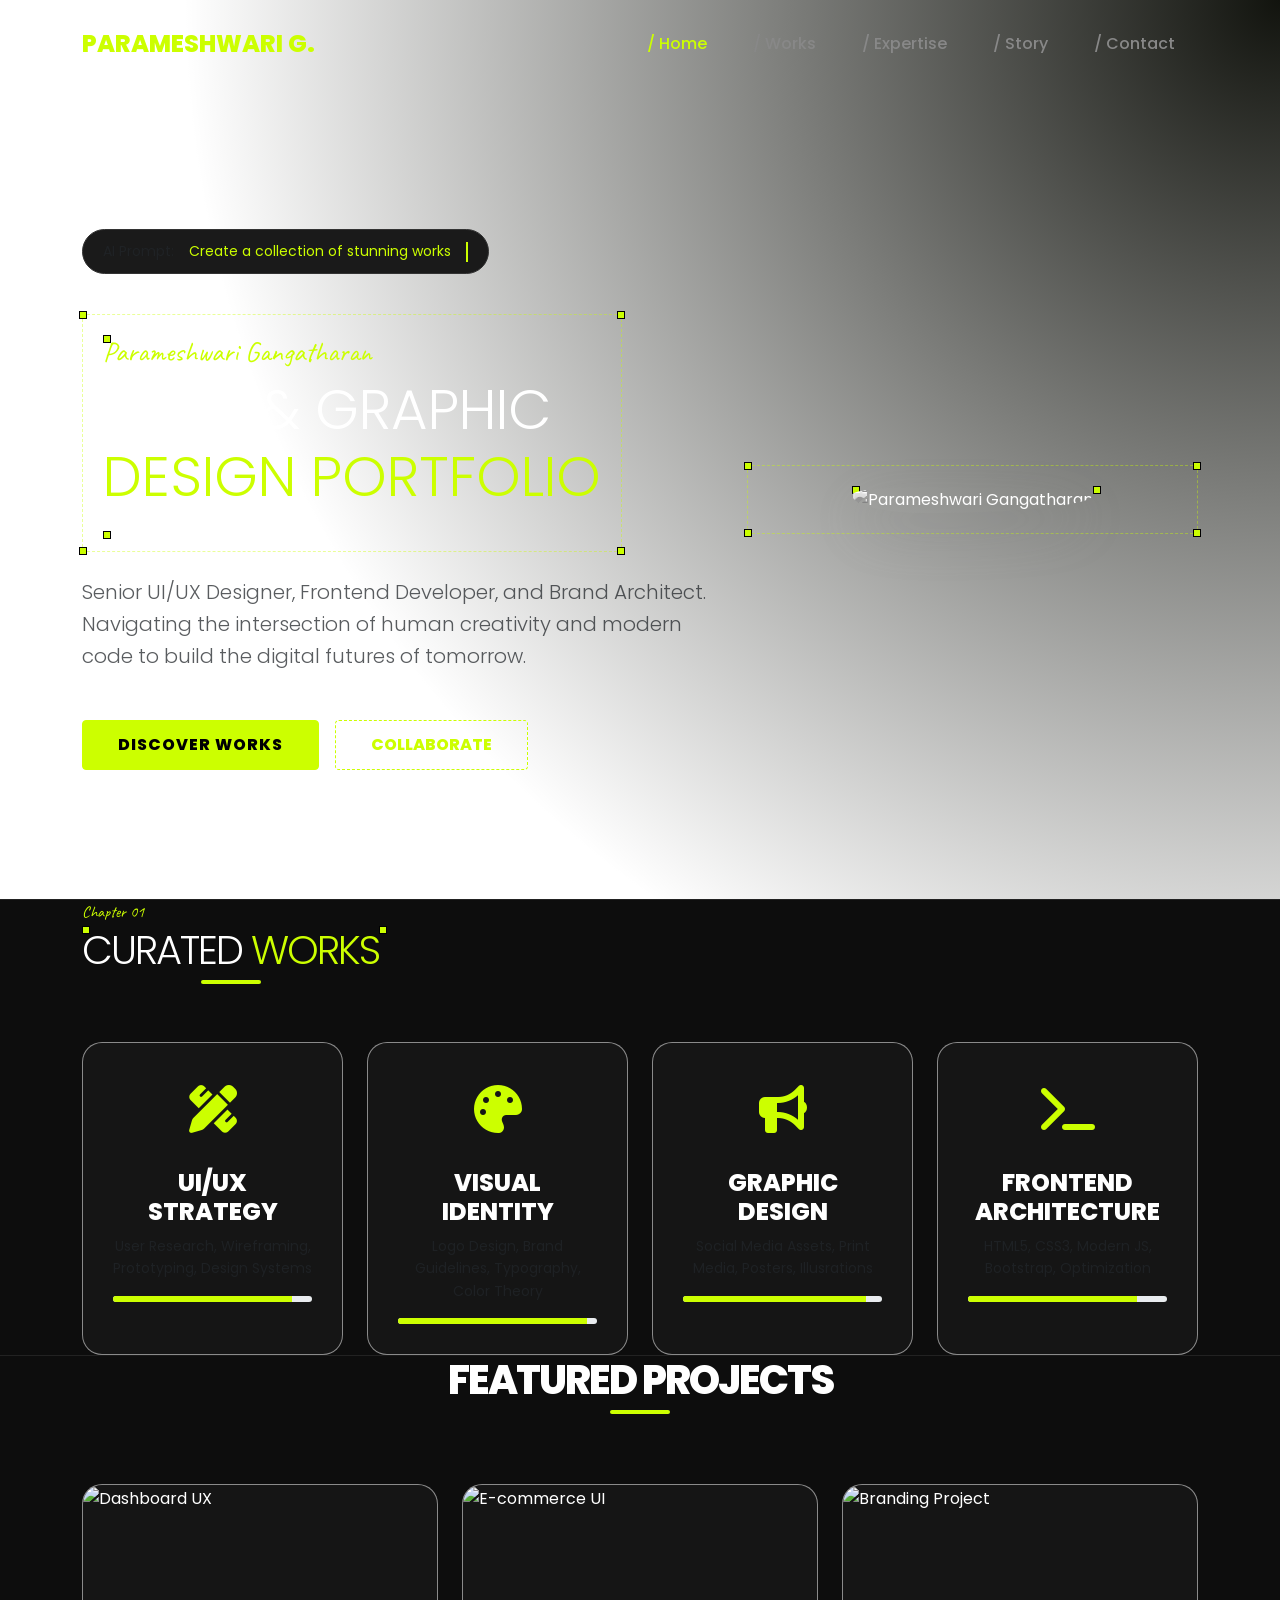
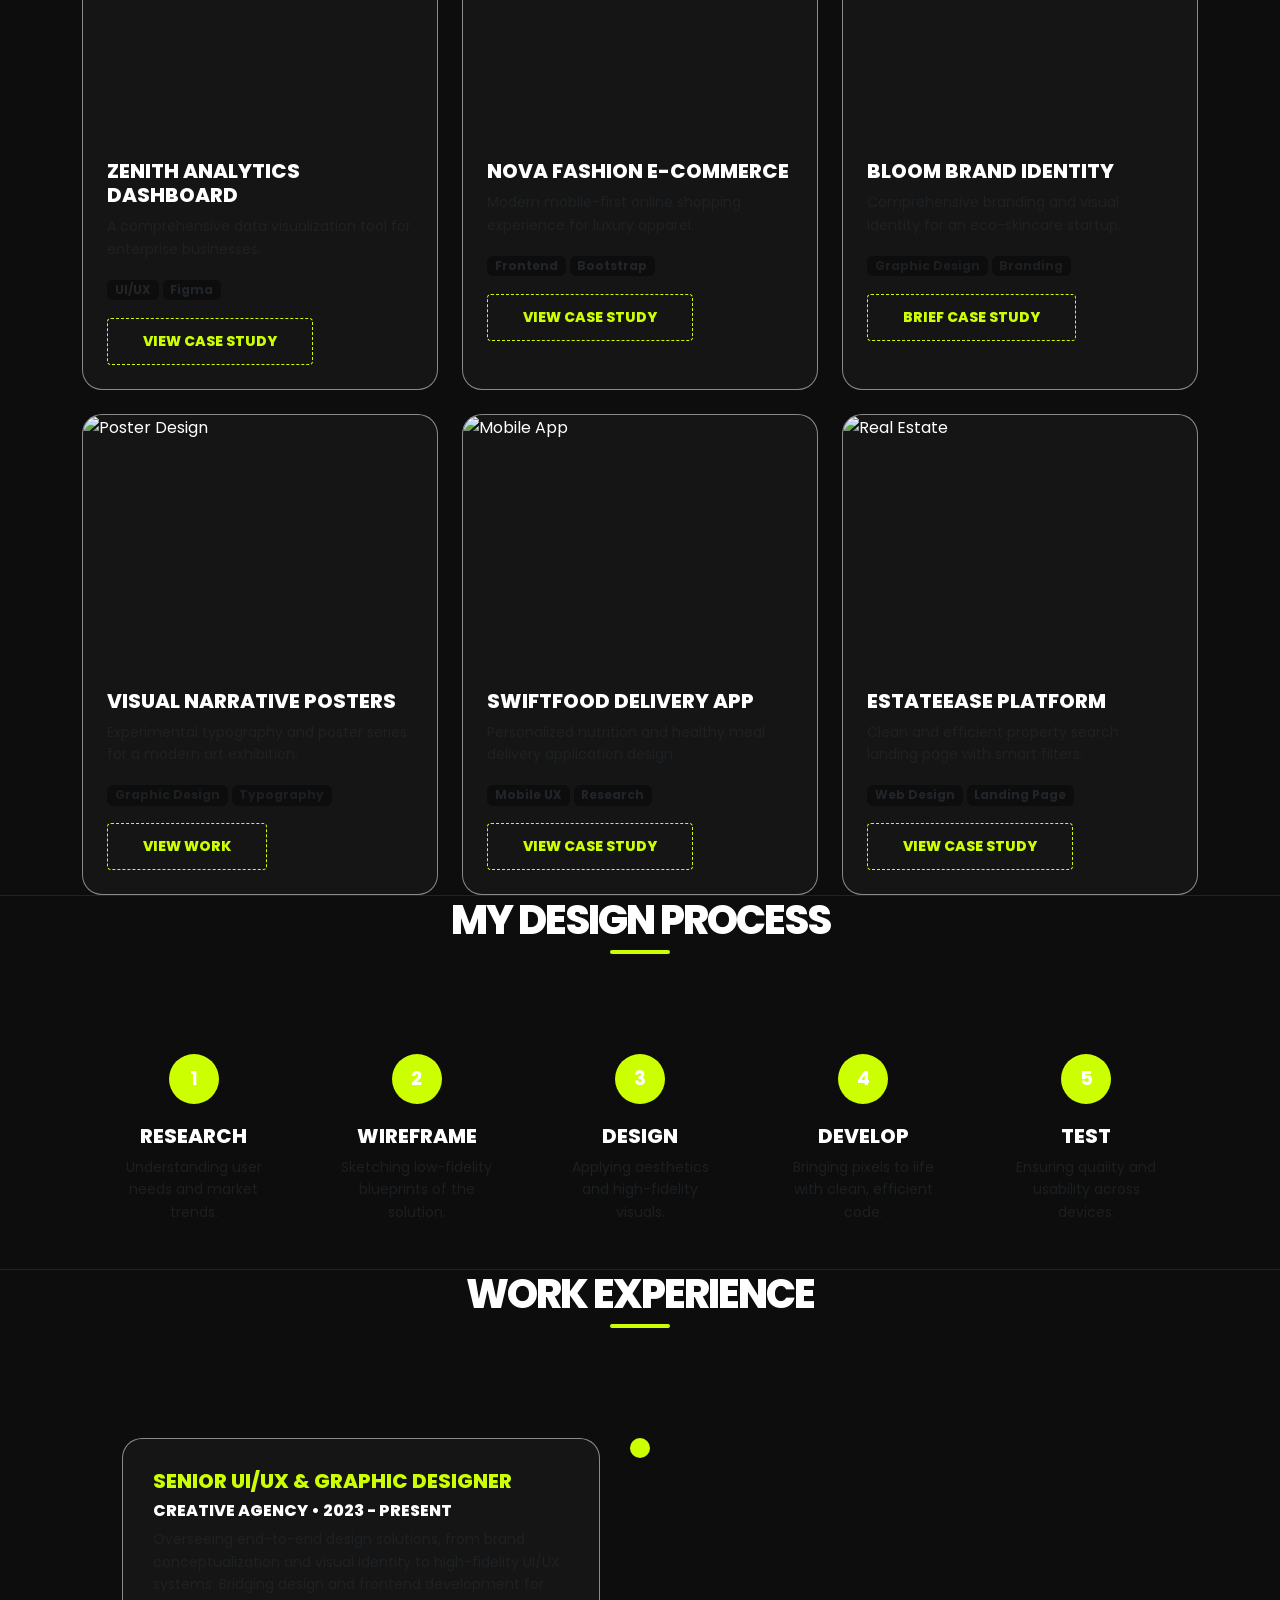
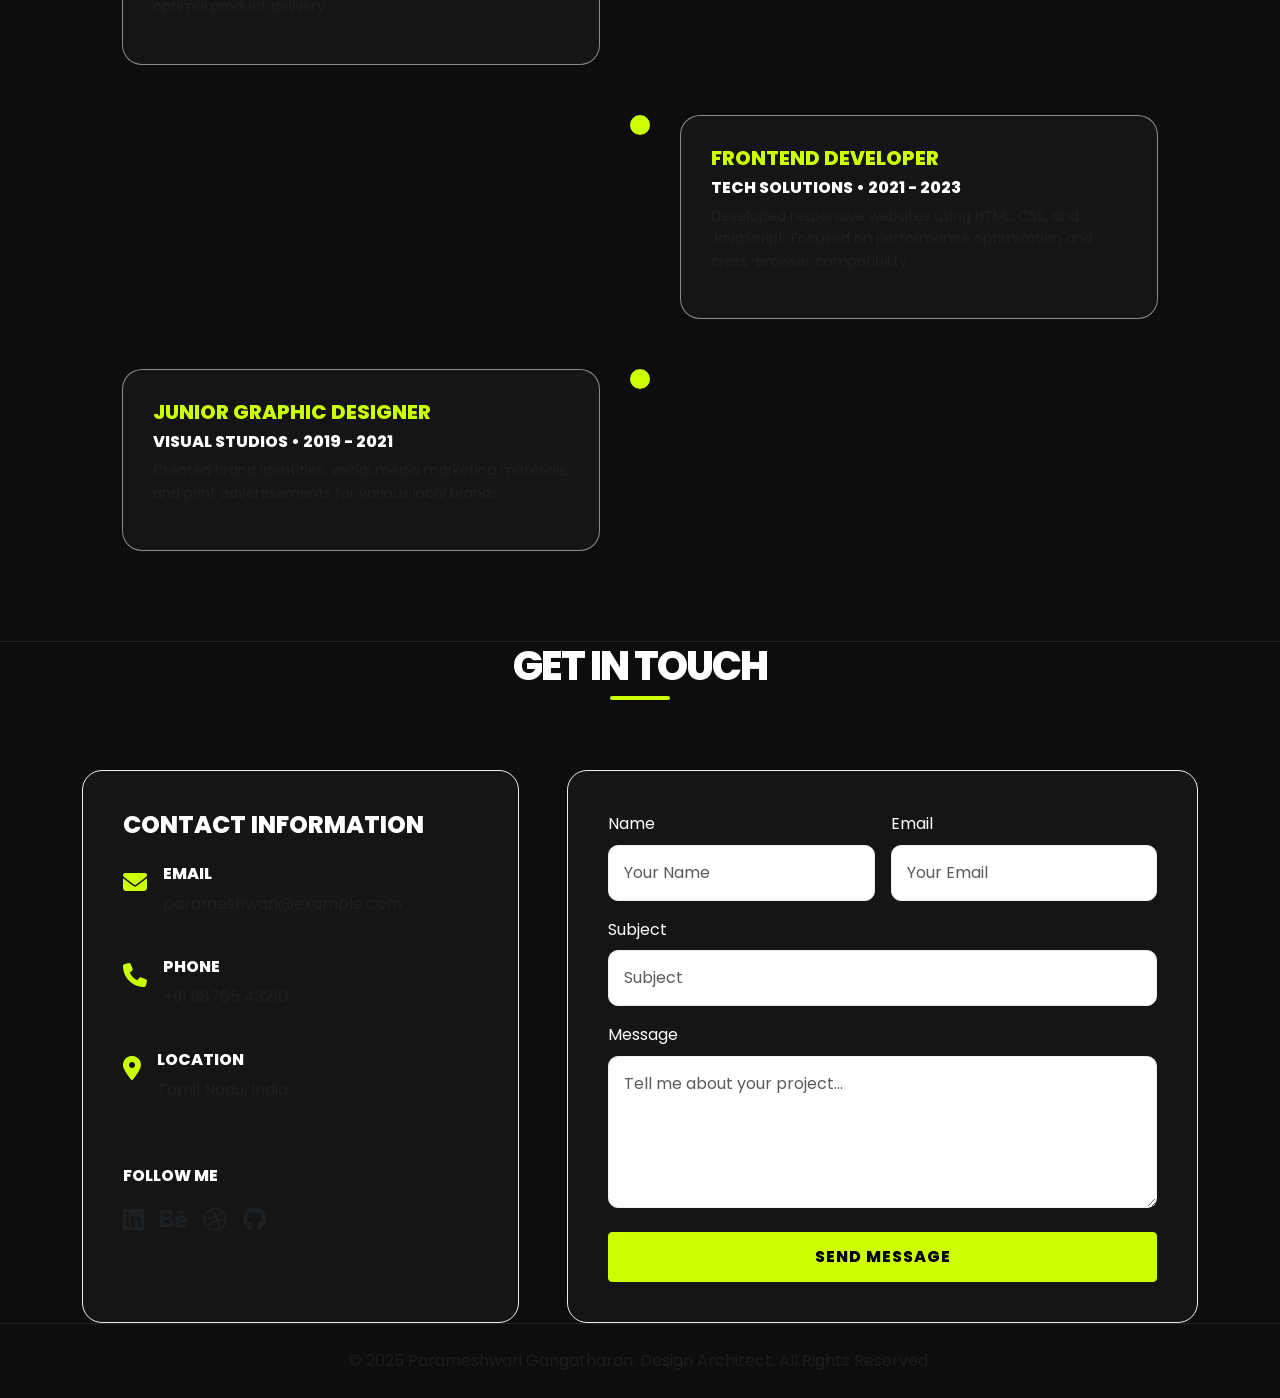
==== index.html @ dcd6e08a "Add files via upload initial setup" ====
<!DOCTYPE html>
<html lang="en">

<head>
    <meta charset="UTF-8">
    <meta name="viewport" content="width=device-width, initial-scale=1.0">
    <title>Parameshwari Gangatharan | Creative Designer & Developer</title>
    <meta name="description"
        content="Portfolio of Parameshwari Gangatharan - UI/UX Designer, Frontend Developer, and Graphic Designer.">

    <!-- Google Fonts -->
    <link href="https://fonts.googleapis.com/css2?family=Poppins:wght@300;400;500;600;700;800&display=swap"
        rel="stylesheet">

    <!-- Bootstrap CSS -->
    <link href="https://cdn.jsdelivr.net/npm/bootstrap@5.3.0/dist/css/bootstrap.min.css" rel="stylesheet">

    <!-- Font Awesome -->
    <link rel="stylesheet" href="https://cdnjs.cloudflare.com/ajax/libs/font-awesome/6.4.0/css/all.min.css">

    <!-- Custom CSS -->
    <link rel="stylesheet" href="style.css">
</head>
<!-- Custom Mouse Trailer -->
<div id="mouse-trailer"></div>

<style>
    #mouse-trailer {
        height: 20px;
        width: 20px;
        background-color: var(--primary-color);
        border-radius: 50%;
        position: fixed;
        left: 0;
        top: 0;
        z-index: 10000;
        pointer-events: none;
        opacity: 0;
        transition: opacity 500ms ease;
        mix-blend-mode: difference;
    }

    body:hover #mouse-trailer {
        opacity: 1;
    }
</style>

<!-- Navigation -->
<nav class="navbar navbar-expand-lg fixed-top" id="navbar">
    <div class="container">
        <a class="navbar-brand" href="#">PARAMESHWARI <span>G.</span></a>
        <button class="navbar-toggler" type="button" data-bs-toggle="collapse" data-bs-target="#navbarNav">
            <i class="fas fa-bars text-white"></i>
        </button>
        <div class="collapse navbar-collapse" id="navbarNav">
            <ul class="navbar-nav ms-auto">
                <li class="nav-item"><a class="nav-link active" href="#home">/ Home</a></li>
                <li class="nav-item"><a class="nav-link" href="#projects">/ Works</a></li>
                <li class="nav-item"><a class="nav-link" href="#skills">/ Expertise</a></li>
                <li class="nav-item"><a class="nav-link" href="#about">/ Story</a></li>
                <li class="nav-item"><a class="nav-link" href="#contact">/ Contact</a></li>
            </ul>
        </div>
    </div>
</nav>

<!-- Hero Section -->
<section class="hero" id="home">
    <div class="container">
        <div class="row align-items-center">
            <div class="col-lg-7 hero-content">
                <div class="ai-prompt">
                    <span class="text-muted small">AI Prompt:</span>
                    <span class="small">Create a collection of stunning works</span>
                    <div class="ai-cursor"></div>
                </div>
                <div class="design-frame ms-0 d-inline-block">
                    <div class="frame-corner-tl"></div>
                    <div class="frame-corner-tr"></div>
                    <div class="frame-corner-bl"></div>
                    <div class="frame-corner-br"></div>
                    <h5 class="script-font h3 mb-2">Parameshwari Gangatharan</h5>
                    <h1 class="display-1 fw-black">UI/UX & GRAPHIC<br><span style="color: var(--primary-color)">DESIGN
                            PORTFOLIO</span></h1>
                </div>
                <p class="mt-4 text-muted lead">Senior UI/UX Designer, Frontend Developer, and Brand Architect.
                    Navigating the intersection of human creativity and modern code to build the digital futures of
                    tomorrow.</p>
                <div class="d-flex gap-3 mt-5">
                    <a href="#projects" class="btn btn-primary">Discover Works</a>
                    <a href="#contact" class="btn btn-outline-primary">Collaborate</a>
                </div>
            </div>
            <div class="col-lg-5">
                <div class="hero-image text-center design-frame">
                    <div class="frame-corner-tl"></div>
                    <div class="frame-corner-tr"></div>
                    <div class="frame-corner-bl"></div>
                    <div class="frame-corner-br"></div>
                    <img src="assets/images/profile.jpg" alt="Parameshwari Gangatharan" class="img-fluid grayscale-img">
                </div>
            </div>
        </div>
    </div>
</section>

<!-- Projects Section -->
<section id="projects" class="reveal">
    <div class="container">
        <div class="section-title text-start mb-5">
            <p class="script-font mb-0">Chapter 01</p>
            <div class="design-frame d-inline-block p-0 border-0">
                <h2 class="display-4">Curated <span style="color: var(--primary-color)">Works</span></h2>
            </div>
        </div>
        <div class="row g-4">
            <div class="col-md-6 col-lg-3">
                <div class="skill-card">
                    <div class="skill-icon"><i class="fas fa-pencil-ruler"></i></div>
                    <h4>UI/UX Strategy</h4>
                    <p class="small text-muted mb-3">User Research, Wireframing, Prototyping, Design Systems</p>
                    <div class="progress" style="height: 6px;">
                        <div class="progress-bar" style="width: 90%; background-color: var(--primary-color);"></div>
                    </div>
                </div>
            </div>
            <div class="col-md-6 col-lg-3">
                <div class="skill-card">
                    <div class="skill-icon"><i class="fas fa-palette"></i></div>
                    <h4>Visual Identity</h4>
                    <p class="small text-muted mb-3">Logo Design, Brand Guidelines, Typography, Color Theory</p>
                    <div class="progress" style="height: 6px;">
                        <div class="progress-bar" style="width: 95%; background-color: var(--primary-color);"></div>
                    </div>
                </div>
            </div>
            <div class="col-md-6 col-lg-3">
                <div class="skill-card">
                    <div class="skill-icon"><i class="fas fa-bullhorn"></i></div>
                    <h4>Graphic Design</h4>
                    <p class="small text-muted mb-3">Social Media Assets, Print Media, Posters, Illusrations</p>
                    <div class="progress" style="height: 6px;">
                        <div class="progress-bar" style="width: 92%; background-color: var(--primary-color);"></div>
                    </div>
                </div>
            </div>
            <div class="col-md-6 col-lg-3">
                <div class="skill-card">
                    <div class="skill-icon"><i class="fas fa-terminal"></i></div>
                    <h4>Frontend Architecture</h4>
                    <p class="small text-muted mb-3">HTML5, CSS3, Modern JS, Bootstrap, Optimization</p>
                    <div class="progress" style="height: 6px;">
                        <div class="progress-bar" style="width: 85%; background-color: var(--primary-color);"></div>
                    </div>
                </div>
            </div>
        </div>
    </div>
</section>

<!-- Projects Section -->
<section id="projects" class="bg-white reveal">
    <div class="container">
        <div class="section-title">
            <h2>Featured Projects</h2>
        </div>
        <div class="row g-4">
            <!-- Project 1 -->
            <div class="col-md-6 col-lg-4">
                <div class="project-card">
                    <div class="project-img">
                        <img src="https://images.unsplash.com/photo-1551288049-bebda4e38f71?auto=format&fit=crop&w=800&q=80"
                            alt="Dashboard UX">
                    </div>
                    <div class="p-4">
                        <h5>Zenith Analytics Dashboard</h5>
                        <p class="text-muted small">A comprehensive data visualization tool for enterprise businesses.
                        </p>
                        <div class="mb-3">
                            <span class="badge bg-light text-dark">UI/UX</span>
                            <span class="badge bg-light text-dark">Figma</span>
                        </div>
                        <a href="project-1.html" class="btn btn-outline-primary btn-sm">View Case Study</a>
                    </div>
                </div>
            </div>
            <!-- Project 2 -->
            <div class="col-md-6 col-lg-4">
                <div class="project-card">
                    <div class="project-img">
                        <img src="https://images.unsplash.com/photo-1523275335684-37898b6baf30?auto=format&fit=crop&w=800&q=80"
                            alt="E-commerce UI">
                    </div>
                    <div class="p-4">
                        <h5>Nova Fashion E-commerce</h5>
                        <p class="text-muted small">Modern mobile-first online shopping experience for luxury apparel.
                        </p>
                        <div class="mb-3">
                            <span class="badge bg-light text-dark">Frontend</span>
                            <span class="badge bg-light text-dark">Bootstrap</span>
                        </div>
                        <a href="project-2.html" class="btn btn-outline-primary btn-sm">View Case Study</a>
                    </div>
                </div>
            </div>
            <!-- Project 3 -->
            <div class="col-md-6 col-lg-4">
                <div class="project-card">
                    <div class="project-img">
                        <img src="https://images.unsplash.com/photo-1626785774573-4b799315345d?auto=format&fit=crop&w=800&q=80"
                            alt="Branding Project">
                    </div>
                    <div class="p-4">
                        <h5>Bloom Brand Identity</h5>
                        <p class="text-muted small">Comprehensive branding and visual identity for an eco-skincare
                            startup.</p>
                        <div class="mb-3">
                            <span class="badge bg-light text-muted">Graphic Design</span>
                            <span class="badge bg-light text-muted">Branding</span>
                        </div>
                        <a href="project-3.html" class="btn btn-outline-primary btn-sm">Brief Case Study</a>
                    </div>
                </div>
            </div>
            <!-- Project 4 (Graphic Design Focus) -->
            <div class="col-md-6 col-lg-4">
                <div class="project-card">
                    <div class="project-img">
                        <img src="https://images.unsplash.com/photo-1561070791-26c11d6d9e3d?auto=format&fit=crop&w=800&q=80"
                            alt="Poster Design">
                    </div>
                    <div class="p-4">
                        <h5>Visual Narrative Posters</h5>
                        <p class="text-muted small">Experimental typography and poster series for a modern art
                            exhibition.</p>
                        <div class="mb-3">
                            <span class="badge bg-light text-muted">Graphic Design</span>
                            <span class="badge bg-light text-muted">Typography</span>
                        </div>
                        <a href="#" class="btn btn-outline-primary btn-sm">View Work</a>
                    </div>
                </div>
            </div>
            <!-- Project 4 -->
            <div class="col-md-6 col-lg-4">
                <div class="project-card">
                    <div class="project-img">
                        <img src="https://images.unsplash.com/photo-1512941937669-90a1b58e7e9c?auto=format&fit=crop&w=800&q=80"
                            alt="Mobile App">
                    </div>
                    <div class="p-4">
                        <h5>SwiftFood Delivery App</h5>
                        <p class="text-muted small">Personalized nutrition and healthy meal delivery application design.
                        </p>
                        <div class="mb-3">
                            <span class="badge bg-light text-dark">Mobile UX</span>
                            <span class="badge bg-light text-dark">Research</span>
                        </div>
                        <a href="project-4.html" class="btn btn-outline-primary btn-sm">View Case Study</a>
                    </div>
                </div>
            </div>
            <!-- Project 5 -->
            <div class="col-md-6 col-lg-4">
                <div class="project-card">
                    <div class="project-img">
                        <img src="https://images.unsplash.com/photo-1560518883-ce09059eeffa?auto=format&fit=crop&w=800&q=80"
                            alt="Real Estate">
                    </div>
                    <div class="p-4">
                        <h5>EstateEase Platform</h5>
                        <p class="text-muted small">Clean and efficient property search landing page with smart filters.
                        </p>
                        <div class="mb-3">
                            <span class="badge bg-light text-dark">Web Design</span>
                            <span class="badge bg-light text-dark">Landing Page</span>
                        </div>
                        <a href="project-5.html" class="btn btn-outline-primary btn-sm">View Case Study</a>
                    </div>
                </div>
            </div>
        </div>
    </div>
</section>

<!-- Design Process -->
<section id="process" class="reveal">
    <div class="container">
        <div class="section-title">
            <h2>My Design Process</h2>
        </div>
        <div class="row g-0">
            <div class="col-md">
                <div class="process-step">
                    <div class="step-number">1</div>
                    <h5>Research</h5>
                    <p class="small text-muted">Understanding user needs and market trends.</p>
                </div>
            </div>
            <div class="col-md">
                <div class="process-step">
                    <div class="step-number">2</div>
                    <h5>Wireframe</h5>
                    <p class="small text-muted">Sketching low-fidelity blueprints of the solution.</p>
                </div>
            </div>
            <div class="col-md">
                <div class="process-step">
                    <div class="step-number">3</div>
                    <h5>Design</h5>
                    <p class="small text-muted">Applying aesthetics and high-fidelity visuals.</p>
                </div>
            </div>
            <div class="col-md">
                <div class="process-step">
                    <div class="step-number">4</div>
                    <h5>Develop</h5>
                    <p class="small text-muted">Bringing pixels to life with clean, efficient code.</p>
                </div>
            </div>
            <div class="col-md">
                <div class="process-step">
                    <div class="step-number">5</div>
                    <h5>Test</h5>
                    <p class="small text-muted">Ensuring quality and usability across devices.</p>
                </div>
            </div>
        </div>
    </div>
</section>

<!-- Experience Section -->
<section id="experience" class="bg-light reveal">
    <div class="container">
        <div class="section-title">
            <h2>Work Experience</h2>
        </div>
        <div class="timeline">
            <!-- Exp 1 -->
            <div class="timeline-item">
                <div class="timeline-content">
                    <h5 style="color: var(--primary-color);">Senior UI/UX & Graphic Designer</h5>
                    <h6>Creative Agency • 2023 - Present</h6>
                    <p class="small text-muted mt-2">Overseeing end-to-end design solutions, from brand
                        conceptualization and visual identity to high-fidelity UI/UX systems. Bridging design and
                        frontend development for optimal product delivery.</p>
                </div>
            </div>
            <!-- Exp 2 -->
            <div class="timeline-item">
                <div class="timeline-content">
                    <h5 style="color: var(--primary-color);">Frontend Developer</h5>
                    <h6>Tech Solutions • 2021 - 2023</h6>
                    <p class="small text-muted mt-2">Developed responsive websites using HTML, CSS, and JavaScript.
                        Focused on performance optimization and cross-browser compatibility.</p>
                </div>
            </div>
            <!-- Exp 3 -->
            <div class="timeline-item">
                <div class="timeline-content">
                    <h5 style="color: var(--primary-color);">Junior Graphic Designer</h5>
                    <h6>Visual Studios • 2019 - 2021</h6>
                    <p class="small text-muted mt-2">Created brand identities, social media marketing materials, and
                        print advertisements for various local brands.</p>
                </div>
            </div>
        </div>
    </div>
</section>

<!-- Contact Section -->
<section id="contact" class="bg-white">
    <div class="container">
        <div class="section-title">
            <h2>Get In Touch</h2>
        </div>
        <div class="row g-5">
            <div class="col-lg-5">
                <div class="contact-info h-100">
                    <h4 class="mb-4">Contact Information</h4>
                    <div class="d-flex mb-4">
                        <div class="me-3 fs-4 text-primary" style="color: var(--primary-color) !important;"><i
                                class="fas fa-envelope"></i></div>
                        <div>
                            <h6>Email</h6>
                            <p class="text-muted">parameshwari@example.com</p>
                        </div>
                    </div>
                    <div class="d-flex mb-4">
                        <div class="me-3 fs-4 text-primary" style="color: var(--primary-color) !important;"><i
                                class="fas fa-phone"></i></div>
                        <div>
                            <h6>Phone</h6>
                            <p class="text-muted">+91 98765 43210</p>
                        </div>
                    </div>
                    <div class="d-flex mb-4">
                        <div class="me-3 fs-4 text-primary" style="color: var(--primary-color) !important;"><i
                                class="fas fa-location-dot"></i></div>
                        <div>
                            <h6>Location</h6>
                            <p class="text-muted">Tamil Nadu, India</p>
                        </div>
                    </div>
                    <div class="mt-5">
                        <h6>Follow Me</h6>
                        <div class="d-flex gap-3 mt-3">
                            <a href="#" class="fs-4 text-muted"><i class="fab fa-linkedin"></i></a>
                            <a href="#" class="fs-4 text-muted"><i class="fab fa-behance"></i></a>
                            <a href="#" class="fs-4 text-muted"><i class="fab fa-dribbble"></i></a>
                            <a href="#" class="fs-4 text-muted"><i class="fab fa-github"></i></a>
                        </div>
                    </div>
                </div>
            </div>
            <div class="col-lg-7">
                <form class="contact-info">
                    <div class="row g-3">
                        <div class="col-md-6">
                            <label class="form-label">Name</label>
                            <input type="text" class="form-control" placeholder="Your Name">
                        </div>
                        <div class="col-md-6">
                            <label class="form-label">Email</label>
                            <input type="email" class="form-control" placeholder="Your Email">
                        </div>
                        <div class="col-12">
                            <label class="form-label">Subject</label>
                            <input type="text" class="form-control" placeholder="Subject">
                        </div>
                        <div class="col-12">
                            <label class="form-label">Message</label>
                            <textarea class="form-control" rows="5"
                                placeholder="Tell me about your project..."></textarea>
                        </div>
                        <div class="col-12 mt-4">
                            <button type="submit" class="btn btn-primary w-100">Send Message</button>
                        </div>
                    </div>
                </form>
            </div>
        </div>
    </div>
</section>

<!-- Footer -->
<footer class="py-4 bg-light">
    <div class="container text-center">
        <p class="mb-0 text-muted">&copy; 2025 Parameshwari Gangatharan. Design Architect. All Rights Reserved.</p>
    </div>
</footer>

<!-- Scripts -->
<script src="https://cdn.jsdelivr.net/npm/bootstrap@5.3.0/dist/js/bootstrap.bundle.min.js"></script>
<script>
    // Navbar scroll effect
    window.addEventListener('scroll', function () {
        const navbar = document.getElementById('navbar');
        navbar.classList.toggle('scrolled', window.scrollY > 50);

        // Simple ScrollSpy
        let sections = document.querySelectorAll('section');
        let navlinks = document.querySelectorAll('.nav-link');

        sections.forEach(sec => {
            let top = window.scrollY;
            let offset = sec.offsetTop - 150;
            let height = sec.offsetHeight;
            let id = sec.getAttribute('id');

            if (top >= offset && top < offset + height) {
                navlinks.forEach(links => {
                    links.classList.remove('active');
                    const targetLink = document.querySelector(`.navbar-nav a[href*="${id}"]`);
                    if (targetLink) targetLink.classList.add('active');
                });
            }
        });
    });

    // Intersection Observer for Reveal Animation
    const observerOptions = {
        threshold: 0.1
    };

    const observer = new IntersectionObserver((entries) => {
        entries.forEach(entry => {
            if (entry.isIntersecting) {
                entry.target.classList.add('active');
            }
        });
    }, observerOptions);

    document.querySelectorAll('.reveal').forEach(el => observer.observe(el));

    // Mouse Trailer Logic
    const trailer = document.getElementById("mouse-trailer");
    window.onmousemove = e => {
        const x = e.clientX - trailer.offsetWidth / 2,
            y = e.clientY - trailer.offsetHeight / 2;

        const keyframes = {
            transform: `translate(${x}px, ${y}px)`
        }

        trailer.animate(keyframes, {
            duration: 800,
            fill: "forwards"
        });
    }
</script>
</body>

</html>
---- style.css ----
@import url('https://fonts.googleapis.com/css2?family=Caveat:wght@400;700&display=swap');

:root {
    --primary-color: #CCFF00; /* Neon Lime Green */
    --primary-dark: #AACC00;
    --bg-deep: #0D0D0D; /* Matte Black */
    --bg-card: #151515;
    --text-main: #FFFFFF;
    --text-muted: #888888;
    --neon-glow: 0 0 15px rgba(204, 255, 0, 0.4);
    --selection-box: 1px dashed rgba(204, 255, 0, 0.4);
    --transition: all 0.6s cubic-bezier(0.19, 1, 0.22, 1);
}

* {
    margin: 0;
    padding: 0;
    box-sizing: border-box;
}

html {
    scroll-behavior: smooth;
    background-color: var(--bg-deep);
}

body {
    font-family: 'Poppins', sans-serif;
    color: var(--text-main);
    background-color: var(--bg-deep);
    line-height: 1.6;
    overflow-x: hidden;
}

body::before {
    content: "";
    position: fixed;
    top: 0;
    left: 0;
    width: 100vw;
    height: 100vh;
    background: url('https://grainy-gradients.vercel.app/noise.svg');
    opacity: 0.05;
    pointer-events: none;
    z-index: 9999;
}

h1, h2, h3, h4, h5, h6 {
    font-weight: 800;
    color: var(--text-main);
    text-transform: uppercase;
}

.script-font {
    font-family: 'Caveat', cursive;
    color: var(--primary-color);
    text-transform: none;
    font-weight: 400;
}

.bg-white, .bg-light {
    background-color: var(--bg-deep) !important;
}

.grayscale-img {
    filter: grayscale(100%) contrast(1.1);
    transition: var(--transition);
}

.grayscale-img:hover {
    filter: grayscale(0%) contrast(1);
}

.section-title h2 {
    font-size: 3.5rem;
    letter-spacing: -2px;
    margin-bottom: 20px;
}

section {
    border-bottom: 1px solid #222;
}

.btn-primary {
    background-color: var(--primary-color);
    border-color: var(--primary-color);
    padding: 12px 35px;
    border-radius: 4px; /* Sharp modern corners */
    font-weight: 800;
    color: #000;
    text-transform: uppercase;
    letter-spacing: 1px;
    transition: var(--transition);
}

.btn-primary:hover {
    background-color: #fff;
    border-color: #fff;
    transform: translateY(-5px);
    box-shadow: var(--neon-glow);
}

.btn-outline-primary {
    color: var(--primary-color);
    border: 1px dashed var(--primary-color);
    padding: 12px 35px;
    border-radius: 4px;
    font-weight: 800;
    text-transform: uppercase;
    transition: var(--transition);
}

.btn-outline-primary:hover {
    background-color: var(--primary-color);
    color: #000;
}

/* Selection Box Effect */
.design-frame {
    border: var(--selection-box);
    position: relative;
    padding: 20px;
}

.design-frame::before, .design-frame::after,
.frame-corner-tl, .frame-corner-tr, .frame-corner-bl, .frame-corner-br {
    content: '';
    position: absolute;
    width: 8px;
    height: 8px;
    background: var(--primary-color);
    border: 1px solid #000;
}

.frame-corner-tl { top: -4px; left: -4px; }
.frame-corner-tr { top: -4px; right: -4px; }
.frame-corner-bl { bottom: -4px; left: -4px; }
.frame-corner-br { bottom: -4px; right: -4px; }

/* AI Prompt Bar */
.ai-prompt {
    background: #1A1A1A;
    border: 1px solid #333;
    padding: 10px 20px;
    border-radius: 100px;
    display: inline-flex;
    align-items: center;
    gap: 15px;
    margin-bottom: 40px;
}

.ai-cursor {
    width: 2px;
    height: 20px;
    background: var(--primary-color);
    animation: blink 1s step-end infinite;
}

@keyframes blink {
    50% { opacity: 0; }
}

.section-title {
    position: relative;
    margin-bottom: 60px;
    text-align: center;
}

.section-title h2 {
    font-size: 2.5rem;
    display: inline-block;
    position: relative;
}

.section-title h2::after {
    content: '';
    position: absolute;
    bottom: -10px;
    left: 50%;
    transform: translateX(-50%);
    width: 60px;
    height: 4px;
    background-color: var(--primary-color);
    border-radius: 2px;
}

/* Navbar */
.navbar {
    padding: 20px 0;
    transition: var(--transition);
    background: transparent;
}

.navbar.scrolled {
    background: var(--glass-bg);
    backdrop-filter: blur(15px);
    box-shadow: 0 5px 30px rgba(0,0,0,0.3);
    padding: 15px 0;
    border-bottom: 1px solid var(--glass-border);
}

.navbar-brand {
    font-weight: 800;
    font-size: 1.5rem;
    color: var(--primary-color) !important;
}

.nav-link {
    font-weight: 500;
    color: var(--text-muted) !important;
    margin: 0 15px;
    transition: var(--transition);
}

.nav-link:hover, .nav-link.active {
    color: var(--primary-color) !important;
}

/* Hero Section */
.hero {
    min-height: 100vh;
    display: flex;
    align-items: center;
    background: radial-gradient(circle at top right, rgba(107, 142, 35, 0.05) 0%, #ffffff 70%);
    padding-top: 100px;
    position: relative;
    overflow: hidden;
}

.hero::before {
    content: '';
    position: absolute;
    width: 600px;
    height: 600px;
    background: var(--primary-soft);
    filter: blur(100px);
    border-radius: 50%;
    top: -100px;
    right: -100px;
    z-index: 0;
    animation: pulse-bg 10s infinite alternate;
}

@keyframes pulse-bg {
    from { transform: scale(1) translate(0, 0); }
    to { transform: scale(1.2) translate(-50px, 50px); }
}

.reveal {
    opacity: 0;
    transform: translateY(50px);
    transition: all 0.8s ease-out;
}

.reveal.active {
    opacity: 1;
    transform: translateY(0);
}

.hero-content h1 {
    font-size: 3.5rem;
    margin-bottom: 20px;
    animation: fadeInUp 1s ease;
}

.hero-content span {
    color: var(--primary-color);
}

.hero-content p {
    font-size: 1.25rem;
    color: var(--text-muted);
    margin-bottom: 30px;
    animation: fadeInUp 1.2s ease;
}

.hero-image {
    position: relative;
    animation: float 6s ease-in-out infinite;
}

.hero-image img {
    width: 100%;
    max-width: 500px;
    border-radius: 30% 70% 70% 30% / 30% 30% 70% 70%;
    border: 8px solid var(--white);
    box-shadow: 0 20px 50px rgba(107, 142, 35, 0.2);
    position: relative;
    z-index: 2;
}

.floating-shape {
    position: absolute;
    background: var(--primary-color);
    opacity: 0.1;
    border-radius: 50%;
    z-index: 1;
}

.shape-1 {
    width: 100px;
    height: 100px;
    top: -20px;
    left: -20px;
    animation: bounce 4s infinite;
}

.shape-2 {
    width: 150px;
    height: 150px;
    bottom: -30px;
    right: -20px;
    animation: bounce 6s infinite reverse;
}

@keyframes bounce {
    0%, 100% { transform: translateY(0) scale(1); }
    50% { transform: translateY(-30px) scale(1.1); }
}

/* Skills Cards */
.skill-card {
    background: var(--bg-card);
    padding: 30px;
    border-radius: 20px;
    text-align: center;
    transition: var(--transition);
    border: 1px solid var(--glass-border);
    height: 100%;
}

.skill-card:hover {
    border-color: var(--primary-color);
    transform: translateY(-10px);
    box-shadow: var(--shadow);
}

.skill-icon {
    font-size: 3rem;
    color: var(--primary-color);
    margin-bottom: 20px;
}

/* Project Cards */
.project-card {
    background: var(--bg-card);
    border-radius: 20px;
    overflow: hidden;
    box-shadow: var(--shadow);
    transition: var(--transition);
    border: 1px solid var(--glass-border);
    height: 100%;
}

.project-card:hover {
    transform: translateY(-10px);
    box-shadow: 0 20px 40px rgba(107, 142, 35, 0.15);
    border-color: var(--primary-color);
}

.project-img {
    height: 250px;
    overflow: hidden;
    position: relative;
}

.project-img::after {
    content: 'View Details';
    position: absolute;
    top: 50%;
    left: 50%;
    transform: translate(-50%, -50%);
    background: var(--primary-color);
    color: white;
    padding: 10px 20px;
    border-radius: 50px;
    opacity: 0;
    transition: var(--transition);
    font-weight: 600;
}

.project-card:hover .project-img::after {
    opacity: 1;
}

.project-img img {
    width: 100%;
    height: 100%;
    object-fit: cover;
    transition: var(--transition);
}

.project-card:hover .project-img img {
    transform: scale(1.1);
    filter: brightness(0.7);
}

/* Experience Timeline */
.timeline {
    position: relative;
    padding: 40px 0;
}

.timeline::before {
    content: '';
    position: absolute;
    left: 50%;
    width: 2px;
    height: 100%;
    background: var(--glass-border);
    transform: translateX(-50%);
}

.timeline-item {
    margin-bottom: 50px;
    position: relative;
    width: 50%;
    padding: 0 40px;
}

.timeline-item:nth-child(even) {
    margin-left: 50%;
}

.timeline-item::after {
    content: '';
    position: absolute;
    top: 0;
    width: 20px;
    height: 20px;
    background: var(--primary-color);
    border: 4px solid var(--white);
    border-radius: 50%;
    z-index: 1;
}

.timeline-item:nth-child(odd)::after {
    right: -10px;
}

.timeline-item:nth-child(even)::after {
    left: -10px;
}

.timeline-content {
    background: var(--bg-card);
    padding: 30px;
    border-radius: 20px;
    box-shadow: var(--shadow);
    border: 1px solid #eee;
    transition: var(--transition);
}

.timeline-content:hover {
    transform: scale(1.05);
}

@media (max-width: 768px) {
    .timeline::before { left: 20px; }
    .timeline-item { width: 100%; padding-left: 50px; margin-left: 0 !important; }
    .timeline-item::after { left: 10px !important; }
}

/* Process Steps */
.process-step {
    padding: 30px;
    text-align: center;
    position: relative;
}

.step-number {
    width: 50px;
    height: 50px;
    background: var(--primary-color);
    color: var(--white);
    border-radius: 50%;
    display: flex;
    align-items: center;
    justify-content: center;
    font-weight: 700;
    margin: 0 auto 20px;
    font-size: 1.2rem;
}

/* Contact Form */
.contact-info {
    background: var(--bg-card);
    padding: 40px;
    border-radius: 20px;
    box-shadow: var(--shadow);
    border: 1px solid #eee;
}

.form-control {
    padding: 15px;
    border-radius: 10px;
    border: 1px solid #eee;
    background: #fff;
    color: var(--dark-color);
}

.form-control:focus {
    border-color: var(--primary-color);
    box-shadow: 0 0 0 0.25rem rgba(107, 142, 35, 0.1);
}

/* Shocking Creative Effects */
.skill-card, .project-card, .timeline-content {
    backdrop-filter: blur(10px);
    border: 1px solid rgba(255, 255, 255, 0.5);
    transition: var(--transition);
}

.skill-card:hover {
    background: var(--primary-color) !important;
    transform: translateY(-20px) rotateY(10deg);
}

.skill-card:hover h4, .skill-card:hover p, .skill-card:hover i {
    color: white !important;
}

.project-card:hover {
    transform: scale(1.08) translateY(-10px);
    z-index: 5;
    box-shadow: 0 30px 60px rgba(0,0,0,0.15);
}

/* Shimmering Text Reveal */
.text-reveal {
    background: linear-gradient(to right, #6B8E23, #8BA94F, #6B8E23);
    -webkit-background-clip: text;
    background-clip: text;
    -webkit-text-fill-color: transparent;
    background-size: 200% auto;
    animation: shine 3s linear infinite;
    display: inline-block;
}

@keyframes shine {
    to { background-position: 200% center; }
}

@keyframes fadeInUp {
    from { opacity: 0; transform: translateY(50px); }
    to { opacity: 1; transform: translateY(0); }
}

@keyframes float {
    0%, 100% { transform: translateY(0px) rotate(0deg); }
    50% { transform: translateY(-25px) rotate(5deg); }
}

/* Responsive */
@media (max-width: 991px) {
    .hero { text-align: center; padding-top: 150px; }
    .hero-image { margin-top: 50px; }
    .hero-content h1 { font-size: 2.5rem; }
}
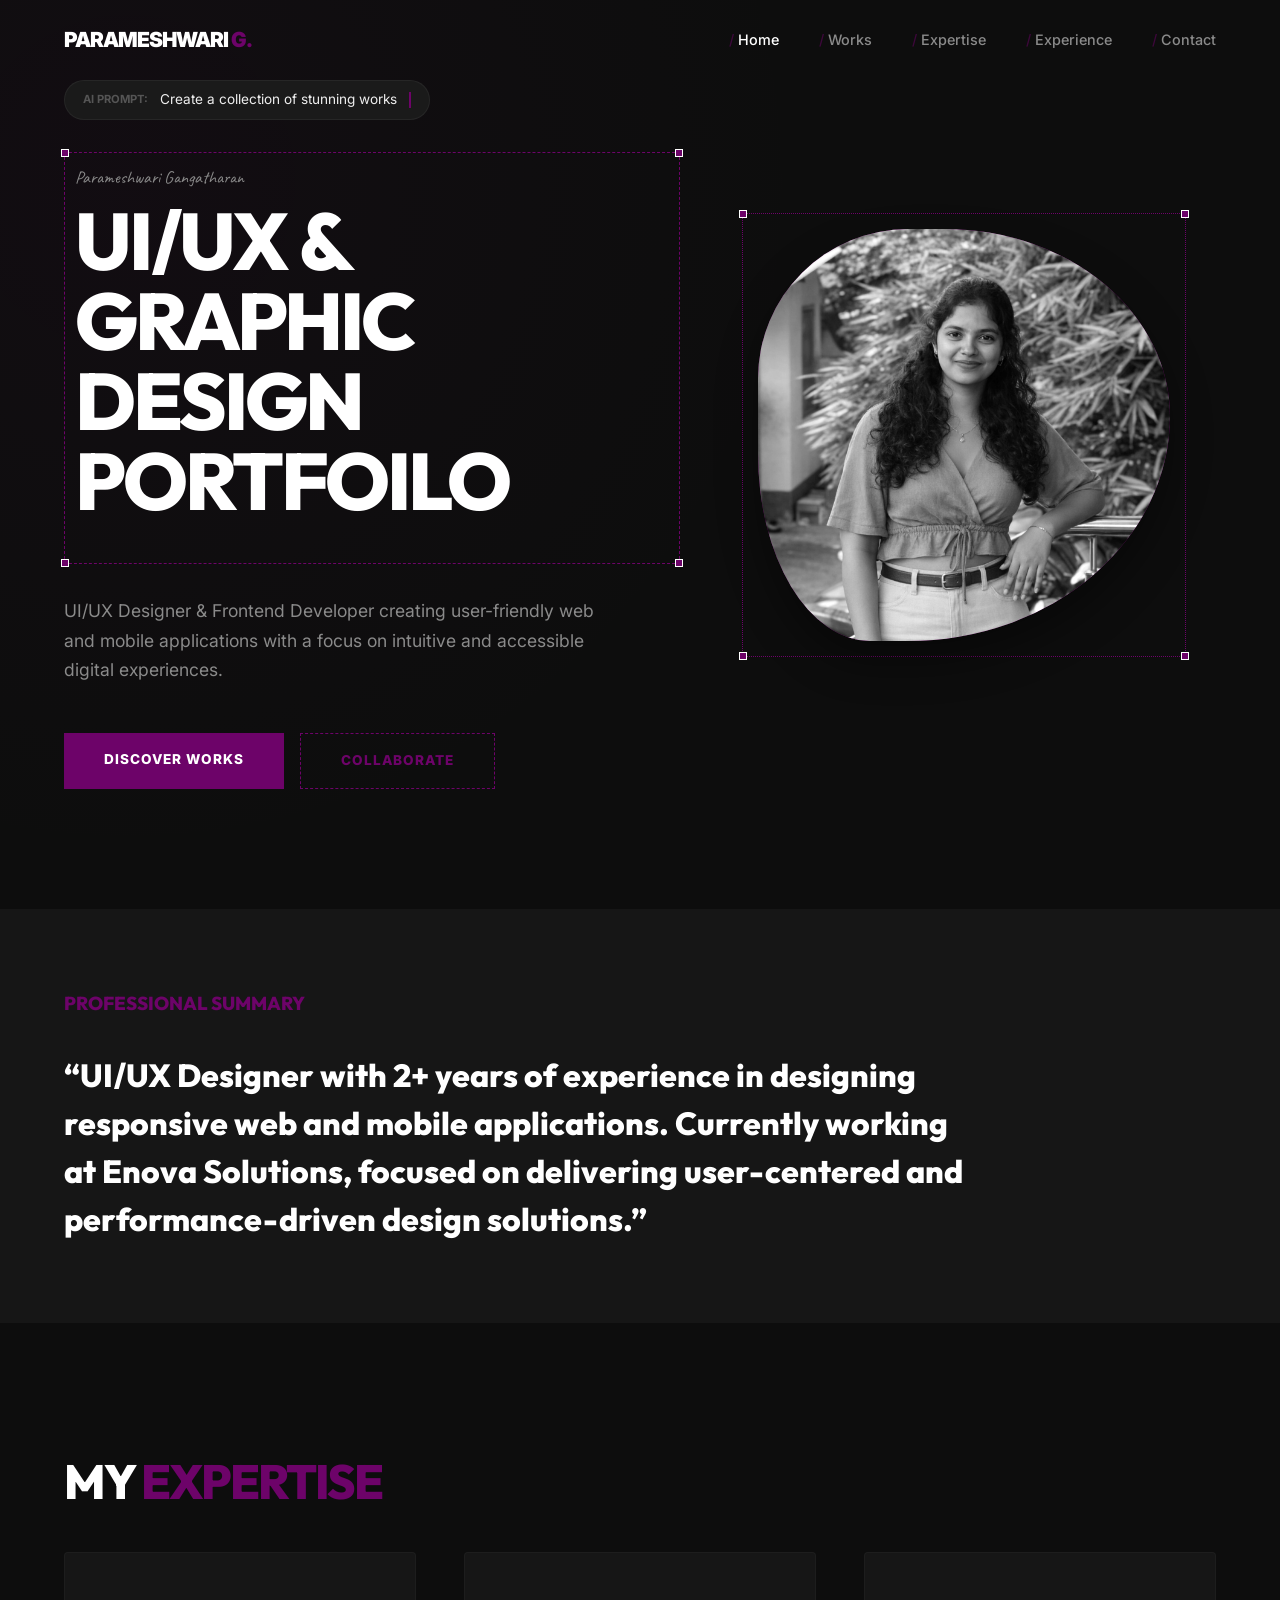
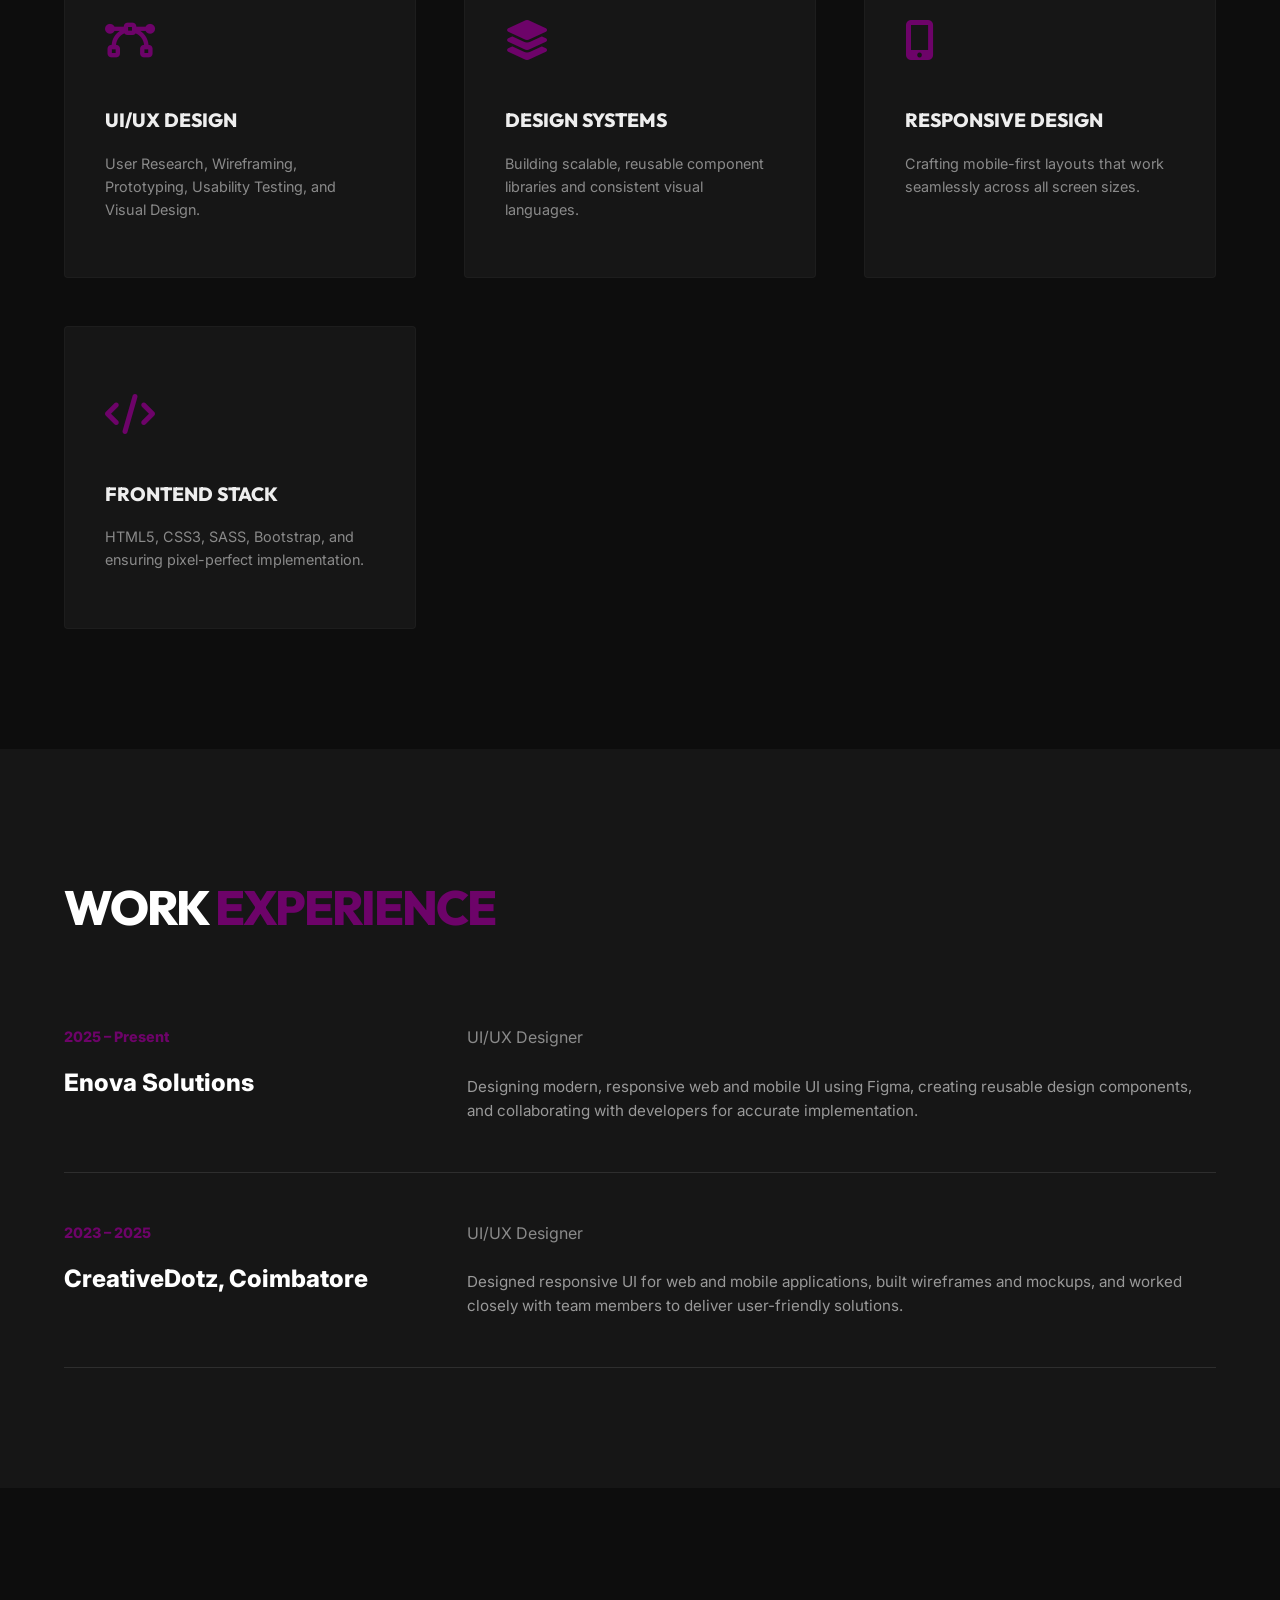
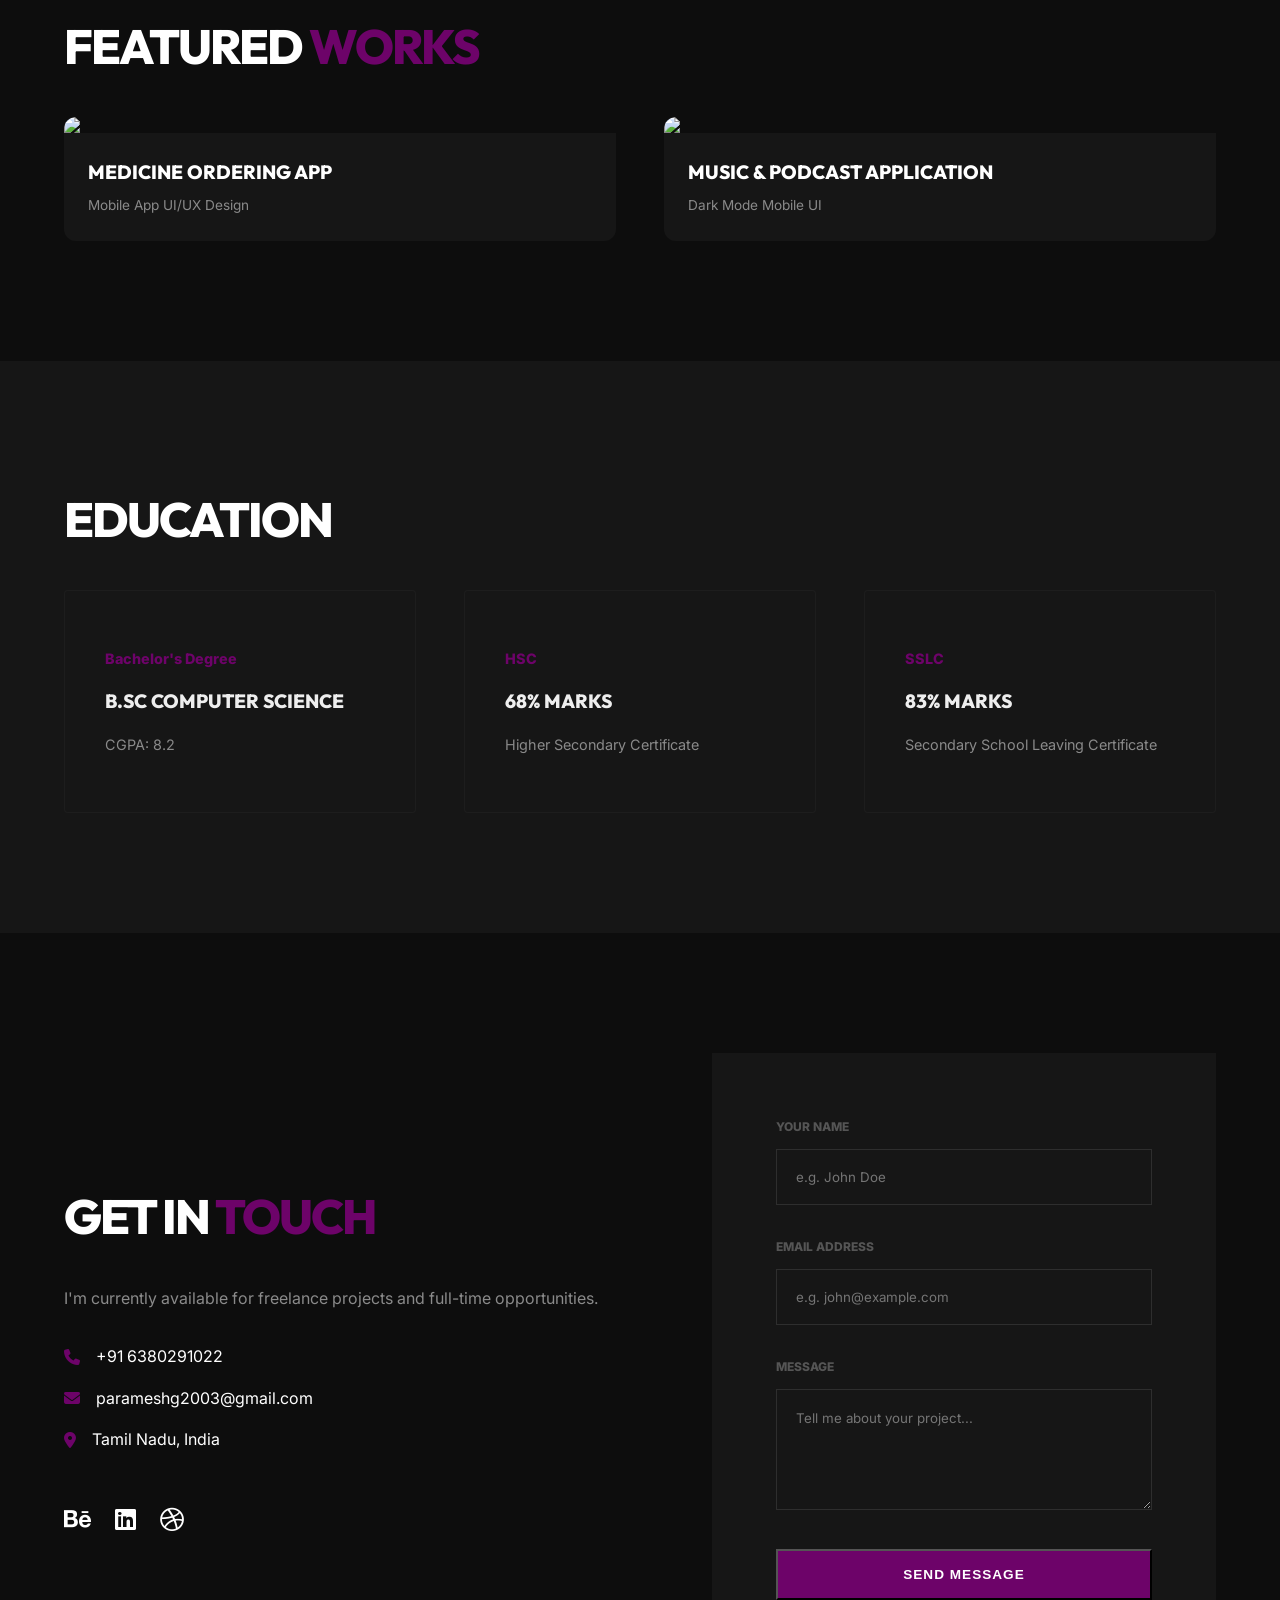
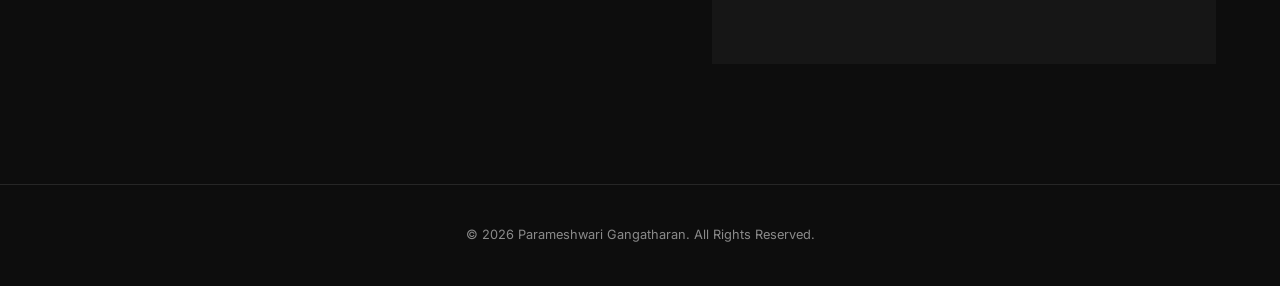
==== commit 7d2573fd: "Add files via upload changes" ====
--- a/index.html
+++ b/index.html
@@ -1,514 +1,261 @@
 <!DOCTYPE html>
 <html lang="en">
-
 <head>
     <meta charset="UTF-8">
     <meta name="viewport" content="width=device-width, initial-scale=1.0">
-    <title>Parameshwari Gangatharan | Creative Designer & Developer</title>
-    <meta name="description"
-        content="Portfolio of Parameshwari Gangatharan - UI/UX Designer, Frontend Developer, and Graphic Designer.">
-
-    <!-- Google Fonts -->
-    <link href="https://fonts.googleapis.com/css2?family=Poppins:wght@300;400;500;600;700;800&display=swap"
-        rel="stylesheet">
-
-    <!-- Bootstrap CSS -->
-    <link href="https://cdn.jsdelivr.net/npm/bootstrap@5.3.0/dist/css/bootstrap.min.css" rel="stylesheet">
-
+    <title>Parameshwari Gangatharan | UI/UX Designer & Frontend Developer</title>
+    <meta name="description" content="Portfolio of Parameshwari Gangatharan, UI/UX Designer and Frontend Developer. High-standard design and code.">
+    
     <!-- Font Awesome -->
     <link rel="stylesheet" href="https://cdnjs.cloudflare.com/ajax/libs/font-awesome/6.4.0/css/all.min.css">
-
+    
     <!-- Custom CSS -->
     <link rel="stylesheet" href="style.css">
 </head>
-<!-- Custom Mouse Trailer -->
-<div id="mouse-trailer"></div>
-
-<style>
-    #mouse-trailer {
-        height: 20px;
-        width: 20px;
-        background-color: var(--primary-color);
-        border-radius: 50%;
-        position: fixed;
-        left: 0;
-        top: 0;
-        z-index: 10000;
-        pointer-events: none;
-        opacity: 0;
-        transition: opacity 500ms ease;
-        mix-blend-mode: difference;
-    }
-
-    body:hover #mouse-trailer {
-        opacity: 1;
-    }
-</style>
-
-<!-- Navigation -->
-<nav class="navbar navbar-expand-lg fixed-top" id="navbar">
-    <div class="container">
-        <a class="navbar-brand" href="#">PARAMESHWARI <span>G.</span></a>
-        <button class="navbar-toggler" type="button" data-bs-toggle="collapse" data-bs-target="#navbarNav">
-            <i class="fas fa-bars text-white"></i>
-        </button>
-        <div class="collapse navbar-collapse" id="navbarNav">
-            <ul class="navbar-nav ms-auto">
-                <li class="nav-item"><a class="nav-link active" href="#home">/ Home</a></li>
-                <li class="nav-item"><a class="nav-link" href="#projects">/ Works</a></li>
-                <li class="nav-item"><a class="nav-link" href="#skills">/ Expertise</a></li>
-                <li class="nav-item"><a class="nav-link" href="#about">/ Story</a></li>
-                <li class="nav-item"><a class="nav-link" href="#contact">/ Contact</a></li>
+<body>
+
+    <div id="scroll-progress"></div>
+
+    <!-- Navigation -->
+    <nav id="navbar">
+        <div class="container nav-container">
+            <a href="#" class="logo">PARAMESHWARI <span>G.</span></a>
+            <ul class="nav-links">
+                <li><a href="#home">Home</a></li>
+                <li><a href="#works">Works</a></li>
+                <li><a href="#expertise">Expertise</a></li>
+                <li><a href="#experience">Experience</a></li>
+                <li><a href="#contact">Contact</a></li>
             </ul>
         </div>
-    </div>
-</nav>
-
-<!-- Hero Section -->
-<section class="hero" id="home">
-    <div class="container">
-        <div class="row align-items-center">
-            <div class="col-lg-7 hero-content">
-                <div class="ai-prompt">
-                    <span class="text-muted small">AI Prompt:</span>
-                    <span class="small">Create a collection of stunning works</span>
-                    <div class="ai-cursor"></div>
-                </div>
-                <div class="design-frame ms-0 d-inline-block">
-                    <div class="frame-corner-tl"></div>
-                    <div class="frame-corner-tr"></div>
-                    <div class="frame-corner-bl"></div>
-                    <div class="frame-corner-br"></div>
-                    <h5 class="script-font h3 mb-2">Parameshwari Gangatharan</h5>
-                    <h1 class="display-1 fw-black">UI/UX & GRAPHIC<br><span style="color: var(--primary-color)">DESIGN
-                            PORTFOLIO</span></h1>
-                </div>
-                <p class="mt-4 text-muted lead">Senior UI/UX Designer, Frontend Developer, and Brand Architect.
-                    Navigating the intersection of human creativity and modern code to build the digital futures of
-                    tomorrow.</p>
-                <div class="d-flex gap-3 mt-5">
-                    <a href="#projects" class="btn btn-primary">Discover Works</a>
-                    <a href="#contact" class="btn btn-outline-primary">Collaborate</a>
-                </div>
-            </div>
-            <div class="col-lg-5">
-                <div class="hero-image text-center design-frame">
-                    <div class="frame-corner-tl"></div>
-                    <div class="frame-corner-tr"></div>
-                    <div class="frame-corner-bl"></div>
-                    <div class="frame-corner-br"></div>
-                    <img src="assets/images/profile.jpg" alt="Parameshwari Gangatharan" class="img-fluid grayscale-img">
-                </div>
-            </div>
-        </div>
-    </div>
-</section>
-
-<!-- Projects Section -->
-<section id="projects" class="reveal">
-    <div class="container">
-        <div class="section-title text-start mb-5">
-            <p class="script-font mb-0">Chapter 01</p>
-            <div class="design-frame d-inline-block p-0 border-0">
-                <h2 class="display-4">Curated <span style="color: var(--primary-color)">Works</span></h2>
-            </div>
-        </div>
-        <div class="row g-4">
-            <div class="col-md-6 col-lg-3">
-                <div class="skill-card">
-                    <div class="skill-icon"><i class="fas fa-pencil-ruler"></i></div>
-                    <h4>UI/UX Strategy</h4>
-                    <p class="small text-muted mb-3">User Research, Wireframing, Prototyping, Design Systems</p>
-                    <div class="progress" style="height: 6px;">
-                        <div class="progress-bar" style="width: 90%; background-color: var(--primary-color);"></div>
-                    </div>
-                </div>
-            </div>
-            <div class="col-md-6 col-lg-3">
-                <div class="skill-card">
-                    <div class="skill-icon"><i class="fas fa-palette"></i></div>
-                    <h4>Visual Identity</h4>
-                    <p class="small text-muted mb-3">Logo Design, Brand Guidelines, Typography, Color Theory</p>
-                    <div class="progress" style="height: 6px;">
-                        <div class="progress-bar" style="width: 95%; background-color: var(--primary-color);"></div>
-                    </div>
-                </div>
-            </div>
-            <div class="col-md-6 col-lg-3">
-                <div class="skill-card">
-                    <div class="skill-icon"><i class="fas fa-bullhorn"></i></div>
-                    <h4>Graphic Design</h4>
-                    <p class="small text-muted mb-3">Social Media Assets, Print Media, Posters, Illusrations</p>
-                    <div class="progress" style="height: 6px;">
-                        <div class="progress-bar" style="width: 92%; background-color: var(--primary-color);"></div>
-                    </div>
-                </div>
-            </div>
-            <div class="col-md-6 col-lg-3">
-                <div class="skill-card">
-                    <div class="skill-icon"><i class="fas fa-terminal"></i></div>
-                    <h4>Frontend Architecture</h4>
-                    <p class="small text-muted mb-3">HTML5, CSS3, Modern JS, Bootstrap, Optimization</p>
-                    <div class="progress" style="height: 6px;">
-                        <div class="progress-bar" style="width: 85%; background-color: var(--primary-color);"></div>
-                    </div>
-                </div>
-            </div>
-        </div>
-    </div>
-</section>
-
-<!-- Projects Section -->
-<section id="projects" class="bg-white reveal">
-    <div class="container">
-        <div class="section-title">
-            <h2>Featured Projects</h2>
-        </div>
-        <div class="row g-4">
-            <!-- Project 1 -->
-            <div class="col-md-6 col-lg-4">
-                <div class="project-card">
-                    <div class="project-img">
-                        <img src="https://images.unsplash.com/photo-1551288049-bebda4e38f71?auto=format&fit=crop&w=800&q=80"
-                            alt="Dashboard UX">
-                    </div>
-                    <div class="p-4">
-                        <h5>Zenith Analytics Dashboard</h5>
-                        <p class="text-muted small">A comprehensive data visualization tool for enterprise businesses.
-                        </p>
-                        <div class="mb-3">
-                            <span class="badge bg-light text-dark">UI/UX</span>
-                            <span class="badge bg-light text-dark">Figma</span>
-                        </div>
-                        <a href="project-1.html" class="btn btn-outline-primary btn-sm">View Case Study</a>
-                    </div>
-                </div>
-            </div>
-            <!-- Project 2 -->
-            <div class="col-md-6 col-lg-4">
-                <div class="project-card">
-                    <div class="project-img">
-                        <img src="https://images.unsplash.com/photo-1523275335684-37898b6baf30?auto=format&fit=crop&w=800&q=80"
-                            alt="E-commerce UI">
-                    </div>
-                    <div class="p-4">
-                        <h5>Nova Fashion E-commerce</h5>
-                        <p class="text-muted small">Modern mobile-first online shopping experience for luxury apparel.
-                        </p>
-                        <div class="mb-3">
-                            <span class="badge bg-light text-dark">Frontend</span>
-                            <span class="badge bg-light text-dark">Bootstrap</span>
-                        </div>
-                        <a href="project-2.html" class="btn btn-outline-primary btn-sm">View Case Study</a>
-                    </div>
-                </div>
-            </div>
-            <!-- Project 3 -->
-            <div class="col-md-6 col-lg-4">
-                <div class="project-card">
-                    <div class="project-img">
-                        <img src="https://images.unsplash.com/photo-1626785774573-4b799315345d?auto=format&fit=crop&w=800&q=80"
-                            alt="Branding Project">
-                    </div>
-                    <div class="p-4">
-                        <h5>Bloom Brand Identity</h5>
-                        <p class="text-muted small">Comprehensive branding and visual identity for an eco-skincare
-                            startup.</p>
-                        <div class="mb-3">
-                            <span class="badge bg-light text-muted">Graphic Design</span>
-                            <span class="badge bg-light text-muted">Branding</span>
-                        </div>
-                        <a href="project-3.html" class="btn btn-outline-primary btn-sm">Brief Case Study</a>
-                    </div>
-                </div>
-            </div>
-            <!-- Project 4 (Graphic Design Focus) -->
-            <div class="col-md-6 col-lg-4">
-                <div class="project-card">
-                    <div class="project-img">
-                        <img src="https://images.unsplash.com/photo-1561070791-26c11d6d9e3d?auto=format&fit=crop&w=800&q=80"
-                            alt="Poster Design">
-                    </div>
-                    <div class="p-4">
-                        <h5>Visual Narrative Posters</h5>
-                        <p class="text-muted small">Experimental typography and poster series for a modern art
-                            exhibition.</p>
-                        <div class="mb-3">
-                            <span class="badge bg-light text-muted">Graphic Design</span>
-                            <span class="badge bg-light text-muted">Typography</span>
-                        </div>
-                        <a href="#" class="btn btn-outline-primary btn-sm">View Work</a>
-                    </div>
-                </div>
-            </div>
-            <!-- Project 4 -->
-            <div class="col-md-6 col-lg-4">
-                <div class="project-card">
-                    <div class="project-img">
-                        <img src="https://images.unsplash.com/photo-1512941937669-90a1b58e7e9c?auto=format&fit=crop&w=800&q=80"
-                            alt="Mobile App">
-                    </div>
-                    <div class="p-4">
-                        <h5>SwiftFood Delivery App</h5>
-                        <p class="text-muted small">Personalized nutrition and healthy meal delivery application design.
-                        </p>
-                        <div class="mb-3">
-                            <span class="badge bg-light text-dark">Mobile UX</span>
-                            <span class="badge bg-light text-dark">Research</span>
-                        </div>
-                        <a href="project-4.html" class="btn btn-outline-primary btn-sm">View Case Study</a>
-                    </div>
-                </div>
-            </div>
-            <!-- Project 5 -->
-            <div class="col-md-6 col-lg-4">
-                <div class="project-card">
-                    <div class="project-img">
-                        <img src="https://images.unsplash.com/photo-1560518883-ce09059eeffa?auto=format&fit=crop&w=800&q=80"
-                            alt="Real Estate">
-                    </div>
-                    <div class="p-4">
-                        <h5>EstateEase Platform</h5>
-                        <p class="text-muted small">Clean and efficient property search landing page with smart filters.
-                        </p>
-                        <div class="mb-3">
-                            <span class="badge bg-light text-dark">Web Design</span>
-                            <span class="badge bg-light text-dark">Landing Page</span>
-                        </div>
-                        <a href="project-5.html" class="btn btn-outline-primary btn-sm">View Case Study</a>
-                    </div>
-                </div>
-            </div>
-        </div>
-    </div>
-</section>
-
-<!-- Design Process -->
-<section id="process" class="reveal">
-    <div class="container">
-        <div class="section-title">
-            <h2>My Design Process</h2>
-        </div>
-        <div class="row g-0">
-            <div class="col-md">
-                <div class="process-step">
-                    <div class="step-number">1</div>
-                    <h5>Research</h5>
-                    <p class="small text-muted">Understanding user needs and market trends.</p>
-                </div>
-            </div>
-            <div class="col-md">
-                <div class="process-step">
-                    <div class="step-number">2</div>
-                    <h5>Wireframe</h5>
-                    <p class="small text-muted">Sketching low-fidelity blueprints of the solution.</p>
-                </div>
-            </div>
-            <div class="col-md">
-                <div class="process-step">
-                    <div class="step-number">3</div>
-                    <h5>Design</h5>
-                    <p class="small text-muted">Applying aesthetics and high-fidelity visuals.</p>
-                </div>
-            </div>
-            <div class="col-md">
-                <div class="process-step">
-                    <div class="step-number">4</div>
-                    <h5>Develop</h5>
-                    <p class="small text-muted">Bringing pixels to life with clean, efficient code.</p>
-                </div>
-            </div>
-            <div class="col-md">
-                <div class="process-step">
-                    <div class="step-number">5</div>
-                    <h5>Test</h5>
-                    <p class="small text-muted">Ensuring quality and usability across devices.</p>
-                </div>
-            </div>
-        </div>
-    </div>
-</section>
-
-<!-- Experience Section -->
-<section id="experience" class="bg-light reveal">
-    <div class="container">
-        <div class="section-title">
-            <h2>Work Experience</h2>
-        </div>
-        <div class="timeline">
-            <!-- Exp 1 -->
-            <div class="timeline-item">
-                <div class="timeline-content">
-                    <h5 style="color: var(--primary-color);">Senior UI/UX & Graphic Designer</h5>
-                    <h6>Creative Agency • 2023 - Present</h6>
-                    <p class="small text-muted mt-2">Overseeing end-to-end design solutions, from brand
-                        conceptualization and visual identity to high-fidelity UI/UX systems. Bridging design and
-                        frontend development for optimal product delivery.</p>
-                </div>
-            </div>
-            <!-- Exp 2 -->
-            <div class="timeline-item">
-                <div class="timeline-content">
-                    <h5 style="color: var(--primary-color);">Frontend Developer</h5>
-                    <h6>Tech Solutions • 2021 - 2023</h6>
-                    <p class="small text-muted mt-2">Developed responsive websites using HTML, CSS, and JavaScript.
-                        Focused on performance optimization and cross-browser compatibility.</p>
-                </div>
-            </div>
-            <!-- Exp 3 -->
-            <div class="timeline-item">
-                <div class="timeline-content">
-                    <h5 style="color: var(--primary-color);">Junior Graphic Designer</h5>
-                    <h6>Visual Studios • 2019 - 2021</h6>
-                    <p class="small text-muted mt-2">Created brand identities, social media marketing materials, and
-                        print advertisements for various local brands.</p>
-                </div>
-            </div>
-        </div>
-    </div>
-</section>
-
-<!-- Contact Section -->
-<section id="contact" class="bg-white">
-    <div class="container">
-        <div class="section-title">
-            <h2>Get In Touch</h2>
-        </div>
-        <div class="row g-5">
-            <div class="col-lg-5">
-                <div class="contact-info h-100">
-                    <h4 class="mb-4">Contact Information</h4>
-                    <div class="d-flex mb-4">
-                        <div class="me-3 fs-4 text-primary" style="color: var(--primary-color) !important;"><i
-                                class="fas fa-envelope"></i></div>
-                        <div>
-                            <h6>Email</h6>
-                            <p class="text-muted">parameshwari@example.com</p>
-                        </div>
-                    </div>
-                    <div class="d-flex mb-4">
-                        <div class="me-3 fs-4 text-primary" style="color: var(--primary-color) !important;"><i
-                                class="fas fa-phone"></i></div>
-                        <div>
-                            <h6>Phone</h6>
-                            <p class="text-muted">+91 98765 43210</p>
-                        </div>
-                    </div>
-                    <div class="d-flex mb-4">
-                        <div class="me-3 fs-4 text-primary" style="color: var(--primary-color) !important;"><i
-                                class="fas fa-location-dot"></i></div>
-                        <div>
-                            <h6>Location</h6>
-                            <p class="text-muted">Tamil Nadu, India</p>
-                        </div>
-                    </div>
-                    <div class="mt-5">
-                        <h6>Follow Me</h6>
-                        <div class="d-flex gap-3 mt-3">
-                            <a href="#" class="fs-4 text-muted"><i class="fab fa-linkedin"></i></a>
-                            <a href="#" class="fs-4 text-muted"><i class="fab fa-behance"></i></a>
-                            <a href="#" class="fs-4 text-muted"><i class="fab fa-dribbble"></i></a>
-                            <a href="#" class="fs-4 text-muted"><i class="fab fa-github"></i></a>
-                        </div>
-                    </div>
-                </div>
-            </div>
-            <div class="col-lg-7">
-                <form class="contact-info">
-                    <div class="row g-3">
-                        <div class="col-md-6">
-                            <label class="form-label">Name</label>
-                            <input type="text" class="form-control" placeholder="Your Name">
-                        </div>
-                        <div class="col-md-6">
-                            <label class="form-label">Email</label>
-                            <input type="email" class="form-control" placeholder="Your Email">
-                        </div>
-                        <div class="col-12">
-                            <label class="form-label">Subject</label>
-                            <input type="text" class="form-control" placeholder="Subject">
-                        </div>
-                        <div class="col-12">
-                            <label class="form-label">Message</label>
-                            <textarea class="form-control" rows="5"
-                                placeholder="Tell me about your project..."></textarea>
-                        </div>
-                        <div class="col-12 mt-4">
-                            <button type="submit" class="btn btn-primary w-100">Send Message</button>
-                        </div>
-                    </div>
-                </form>
-            </div>
-        </div>
-    </div>
-</section>
-
-<!-- Footer -->
-<footer class="py-4 bg-light">
-    <div class="container text-center">
-        <p class="mb-0 text-muted">&copy; 2025 Parameshwari Gangatharan. Design Architect. All Rights Reserved.</p>
-    </div>
-</footer>
-
-<!-- Scripts -->
-<script src="https://cdn.jsdelivr.net/npm/bootstrap@5.3.0/dist/js/bootstrap.bundle.min.js"></script>
-<script>
-    // Navbar scroll effect
-    window.addEventListener('scroll', function () {
-        const navbar = document.getElementById('navbar');
-        navbar.classList.toggle('scrolled', window.scrollY > 50);
-
-        // Simple ScrollSpy
-        let sections = document.querySelectorAll('section');
-        let navlinks = document.querySelectorAll('.nav-link');
-
-        sections.forEach(sec => {
-            let top = window.scrollY;
-            let offset = sec.offsetTop - 150;
-            let height = sec.offsetHeight;
-            let id = sec.getAttribute('id');
-
-            if (top >= offset && top < offset + height) {
-                navlinks.forEach(links => {
-                    links.classList.remove('active');
-                    const targetLink = document.querySelector(`.navbar-nav a[href*="${id}"]`);
-                    if (targetLink) targetLink.classList.add('active');
-                });
-            }
-        });
-    });
-
-    // Intersection Observer for Reveal Animation
-    const observerOptions = {
-        threshold: 0.1
-    };
-
-    const observer = new IntersectionObserver((entries) => {
-        entries.forEach(entry => {
-            if (entry.isIntersecting) {
-                entry.target.classList.add('active');
-            }
-        });
-    }, observerOptions);
-
-    document.querySelectorAll('.reveal').forEach(el => observer.observe(el));
-
-    // Mouse Trailer Logic
-    const trailer = document.getElementById("mouse-trailer");
-    window.onmousemove = e => {
-        const x = e.clientX - trailer.offsetWidth / 2,
-            y = e.clientY - trailer.offsetHeight / 2;
-
-        const keyframes = {
-            transform: `translate(${x}px, ${y}px)`
-        }
-
-        trailer.animate(keyframes, {
-            duration: 800,
-            fill: "forwards"
-        });
-    }
-</script>
+    </nav>
+
+    <!-- Hero Section -->
+    <section class="hero" id="home">
+        <div class="container">
+            <div class="hero-grid">
+                <div class="hero-text reveal">
+                    <div class="ai-prompt">
+                        <span class="prompt-label">AI Prompt:</span>
+                        <span class="prompt-text">Create a collection of stunning works</span>
+                        <div class="prompt-cursor"></div>
+                    </div>
+                    
+                    <div class="selection-box" style="display: inline-block;">
+                        <span class="handle h-tl"></span>
+                        <span class="handle h-tr"></span>
+                        <span class="handle h-bl"></span>
+                        <span class="handle h-br"></span>
+                        
+                        <p class="script-font" style="margin-bottom: 0.5rem;">Parameshwari Gangatharan</p>
+                        <h1>UI/UX & <br><span>Graphic</span><br>Design Portfoilo</h1>
+                    </div>
+                    
+                    <p style="margin-top: 2rem;">UI/UX Designer & Frontend Developer creating user-friendly web and mobile applications with a focus on intuitive and accessible digital experiences.</p>
+                    
+                    <div class="cta-group">
+                        <a href="#works" class="btn btn-primary">Discover Works</a>
+                        <a href="#contact" class="btn btn-outline">Collaborate</a>
+                    </div>
+                </div>
+
+                <div class="hero-image-wrapper reveal">
+                    <div class="selection-box" style="padding: 15px; border-style: dotted;">
+                        <span class="handle h-tl"></span>
+                        <span class="handle h-tr"></span>
+                        <span class="handle h-bl"></span>
+                        <span class="handle h-br"></span>
+                        
+                        <div class="blob-container">
+                            <img src="profile.jpg" alt="Parameshwari Gangatharan">
+                        </div>
+                    </div>
+                </div>
+            </div>
+        </div>
+    </section>
+
+    <!-- Professional Summary -->
+    <section id="summary" style="background: var(--bg-alt); padding: 80px 0;">
+        <div class="container reveal">
+            <div style="max-width: 900px;">
+                <h3 style="color: var(--primary); margin-bottom: 2rem;">Professional Summary</h3>
+                <h2 style="font-size: 2rem; line-height: 1.5; text-transform: none;">“UI/UX Designer with 2+ years of experience in designing responsive web and mobile applications. Currently working at Enova Solutions, focused on delivering user-centered and performance-driven design solutions.”</h2>
+            </div>
+        </div>
+    </section>
+
+    <!-- Expertise -->
+    <section id="expertise">
+        <div class="container">
+            <div class="section-title reveal">
+                <h2>My <span>Expertise</span></h2>
+            </div>
+            <div class="skills-grid">
+                <div class="skill-card reveal">
+                    <div class="skill-icon"><i class="fas fa-bezier-curve"></i></div>
+                    <h3>UI/UX Design</h3>
+                    <p>User Research, Wireframing, Prototyping, Usability Testing, and Visual Design.</p>
+                </div>
+                <div class="skill-card reveal">
+                    <div class="skill-icon"><i class="fas fa-layer-group"></i></div>
+                    <h3>Design Systems</h3>
+                    <p>Building scalable, reusable component libraries and consistent visual languages.</p>
+                </div>
+                <div class="skill-card reveal">
+                    <div class="skill-icon"><i class="fas fa-mobile-alt"></i></div>
+                    <h3>Responsive Design</h3>
+                    <p>Crafting mobile-first layouts that work seamlessly across all screen sizes.</p>
+                </div>
+                <div class="skill-card reveal">
+                    <div class="skill-icon"><i class="fas fa-code"></i></div>
+                    <h3>Frontend Stack</h3>
+                    <p>HTML5, CSS3, SASS, Bootstrap, and ensuring pixel-perfect implementation.</p>
+                </div>
+            </div>
+        </div>
+    </section>
+
+    <!-- Work Experience -->
+    <section id="experience" style="background: var(--bg-alt);">
+        <div class="container">
+            <div class="section-title reveal">
+                <h2>Work <span>Experience</span></h2>
+            </div>
+            
+            <div class="exp-row reveal">
+                <div class="exp-left">
+                    <div class="exp-year">2025 – Present</div>
+                    <div class="exp-company">Enova Solutions</div>
+                </div>
+                <div class="exp-right">
+                    <span class="exp-role">UI/UX Designer</span>
+                    <p class="exp-details">Designing modern, responsive web and mobile UI using Figma, creating reusable design components, and collaborating with developers for accurate implementation.</p>
+                </div>
+            </div>
+
+            <div class="exp-row reveal">
+                <div class="exp-left">
+                    <div class="exp-year">2023 – 2025</div>
+                    <div class="exp-company">CreativeDotz, Coimbatore</div>
+                </div>
+                <div class="exp-right">
+                    <span class="exp-role">UI/UX Designer</span>
+                    <p class="exp-details">Designed responsive UI for web and mobile applications, built wireframes and mockups, and worked closely with team members to deliver user-friendly solutions.</p>
+                </div>
+            </div>
+        </div>
+    </section>
+
+    <!-- Featured Works -->
+    <section id="works">
+        <div class="container">
+            <div class="section-title reveal">
+                <h2>Featured <span>Works</span></h2>
+            </div>
+            <div class="skills-grid" style="grid-template-columns: repeat(auto-fit, minmax(400px, 1fr));">
+                <div class="reveal" style="position: relative; overflow: hidden; border-radius: 12px;">
+                    <img src="medicine_app_ui_1776519730601.png" style="width: 100%; display: block;">
+                    <div style="padding: 1.5rem; background: var(--bg-alt);">
+                        <h4 style="font-size: 1.2rem; margin-bottom: 0.5rem;">Medicine Ordering App</h4>
+                        <p style="font-size: 0.85rem; color: var(--text-muted);">Mobile App UI/UX Design</p>
+                    </div>
+                </div>
+                <div class="reveal" style="position: relative; overflow: hidden; border-radius: 12px;">
+                    <img src="music_podcast_app_ui_1776519842362.png" style="width: 100%; display: block;">
+                    <div style="padding: 1.5rem; background: var(--bg-alt);">
+                        <h4 style="font-size: 1.2rem; margin-bottom: 0.5rem;">Music & Podcast Application</h4>
+                        <p style="font-size: 0.85rem; color: var(--text-muted);">Dark Mode Mobile UI</p>
+                    </div>
+                </div>
+            </div>
+        </div>
+    </section>
+
+    <!-- Education Section -->
+    <section id="education" style="background: var(--bg-alt);">
+        <div class="container">
+            <div class="section-title reveal">
+                <h2>Education</h2>
+            </div>
+            <div class="skills-grid">
+                <div class="skill-card reveal">
+                    <div class="exp-year">Bachelor's Degree</div>
+                    <h3>B.Sc Computer Science</h3>
+                    <p>CGPA: 8.2</p>
+                </div>
+                <div class="skill-card reveal">
+                    <div class="exp-year">HSC</div>
+                    <h3>68% Marks</h3>
+                    <p>Higher Secondary Certificate</p>
+                </div>
+                <div class="skill-card reveal">
+                    <div class="exp-year">SSLC</div>
+                    <h3>83% Marks</h3>
+                    <p>Secondary School Leaving Certificate</p>
+                </div>
+            </div>
+        </div>
+    </section>
+
+    <!-- Contact -->
+    <section id="contact">
+        <div class="container">
+            <div class="hero-grid">
+                <div class="reveal">
+                    <div class="section-title">
+                        <h2>Get In <span>Touch</span></h2>
+                    </div>
+                    <div style="margin-bottom: 3rem;">
+                        <p style="color: var(--text-muted); margin-bottom: 2rem;">I'm currently available for freelance projects and full-time opportunities.</p>
+                        <div style="display: flex; flex-direction: column; gap: 1rem;">
+                            <div style="display: flex; align-items: center; gap: 1rem;">
+                                <i class="fas fa-phone" style="color: var(--primary);"></i>
+                                <span>+91 6380291022</span>
+                            </div>
+                            <div style="display: flex; align-items: center; gap: 1rem;">
+                                <i class="fas fa-envelope" style="color: var(--primary);"></i>
+                                <span>parameshg2003@gmail.com</span>
+                            </div>
+                            <div style="display: flex; align-items: center; gap: 1rem;">
+                                <i class="fas fa-location-dot" style="color: var(--primary);"></i>
+                                <span>Tamil Nadu, India</span>
+                            </div>
+                        </div>
+                    </div>
+                    <div style="display: flex; gap: 1.5rem;">
+                        <a href="https://behance.net/parameshDesigns" target="_blank" style="color: #fff; font-size: 1.5rem;"><i class="fab fa-behance"></i></a>
+                        <a href="#" style="color: #fff; font-size: 1.5rem;"><i class="fab fa-linkedin"></i></a>
+                        <a href="#" style="color: #fff; font-size: 1.5rem;"><i class="fab fa-dribbble"></i></a>
+                    </div>
+                </div>
+                <div class="reveal">
+                    <form>
+                        <div class="input-group">
+                            <label>Your Name</label>
+                            <input type="text" placeholder="e.g. John Doe">
+                        </div>
+                        <div class="input-group">
+                            <label>Email Address</label>
+                            <input type="email" placeholder="e.g. john@example.com">
+                        </div>
+                        <div class="input-group">
+                            <label>Message</label>
+                            <textarea rows="5" placeholder="Tell me about your project..."></textarea>
+                        </div>
+                        <button type="submit" class="btn btn-primary" style="width: 100%;">Send Message</button>
+                    </form>
+                </div>
+            </div>
+        </div>
+    </section>
+
+    <footer>
+        <div class="container" style="text-align: center; padding: 40px 0; border-top: 1px solid var(--border);">
+            <p style="color: var(--text-muted); font-size: 0.8rem;">© 2026 Parameshwari Gangatharan. All Rights Reserved.</p>
+        </div>
+    </footer>
+
+    <script src="script.js"></script>
 </body>
-
 </html>
--- a/style.css
+++ b/style.css
@@ -1,15 +1,19 @@
-@import url('https://fonts.googleapis.com/css2?family=Caveat:wght@400;700&display=swap');
+@import url('https://fonts.googleapis.com/css2?family=Inter:wght@300;400;500;600;700;800&family=Outfit:wght@400;600;800&family=Caveat:wght@400;700&display=swap');
 
 :root {
-    --primary-color: #CCFF00; /* Neon Lime Green */
-    --primary-dark: #AACC00;
-    --bg-deep: #0D0D0D; /* Matte Black */
-    --bg-card: #151515;
-    --text-main: #FFFFFF;
-    --text-muted: #888888;
-    --neon-glow: 0 0 15px rgba(204, 255, 0, 0.4);
-    --selection-box: 1px dashed rgba(204, 255, 0, 0.4);
-    --transition: all 0.6s cubic-bezier(0.19, 1, 0.22, 1);
+    --primary: #6D0369; /* New Deep Magenta */
+    --primary-light: #9e0699;
+    --primary-soft: rgba(109, 3, 105, 0.1);
+    --bg: #0d0d0d;
+    --bg-alt: #161616;
+    --card-bg: rgba(26, 26, 26, 0.8);
+    --text: #ffffff;
+    --text-muted: #8a8a8a;
+    --border: rgba(255, 255, 255, 0.1);
+    --selection-border: 1px dashed var(--primary);
+    --handle-size: 8px;
+    --transition: all 0.5s cubic-bezier(0.4, 0, 0.2, 1);
+    --nav-height: 80px;
 }
 
 * {
@@ -20,539 +24,347 @@
 
 html {
     scroll-behavior: smooth;
-    background-color: var(--bg-deep);
+    overflow-x: hidden;
 }
 
 body {
-    font-family: 'Poppins', sans-serif;
-    color: var(--text-main);
-    background-color: var(--bg-deep);
+    font-family: 'Inter', sans-serif;
+    background-color: var(--bg);
+    color: var(--text);
     line-height: 1.6;
     overflow-x: hidden;
 }
 
+/* Background Texture */
 body::before {
     content: "";
     position: fixed;
     top: 0;
     left: 0;
-    width: 100vw;
-    height: 100vh;
+    width: 100%;
+    height: 100%;
     background: url('https://grainy-gradients.vercel.app/noise.svg');
     opacity: 0.05;
     pointer-events: none;
-    z-index: 9999;
-}
-
-h1, h2, h3, h4, h5, h6 {
+    z-index: 50;
+}
+
+/* Design Tool Decorators */
+.selection-box {
+    position: relative;
+    border: var(--selection-border);
+    padding: 10px;
+}
+
+.handle {
+    position: absolute;
+    width: var(--handle-size);
+    height: var(--handle-size);
+    background: var(--primary);
+    border: 1px solid #fff;
+    z-index: 2;
+}
+
+.h-tl { top: calc(var(--handle-size) / -2); left: calc(var(--handle-size) / -2); }
+.h-tr { top: calc(var(--handle-size) / -2); right: calc(var(--handle-size) / -2); }
+.h-bl { bottom: calc(var(--handle-size) / -2); left: calc(var(--handle-size) / -2); }
+.h-br { bottom: calc(var(--handle-size) / -2); right: calc(var(--handle-size) / -2); }
+
+/* Typography */
+h1, h2, h3, h4 {
+    font-family: 'Outfit', sans-serif;
     font-weight: 800;
-    color: var(--text-main);
     text-transform: uppercase;
 }
 
 .script-font {
     font-family: 'Caveat', cursive;
-    color: var(--primary-color);
+    color: var(--primary-light);
+    font-size: 2rem;
     text-transform: none;
     font-weight: 400;
 }
 
-.bg-white, .bg-light {
-    background-color: var(--bg-deep) !important;
-}
-
-.grayscale-img {
-    filter: grayscale(100%) contrast(1.1);
-    transition: var(--transition);
-}
-
-.grayscale-img:hover {
-    filter: grayscale(0%) contrast(1);
-}
-
 .section-title h2 {
-    font-size: 3.5rem;
+    font-size: 3rem;
     letter-spacing: -2px;
-    margin-bottom: 20px;
-}
-
-section {
-    border-bottom: 1px solid #222;
-}
-
-.btn-primary {
-    background-color: var(--primary-color);
-    border-color: var(--primary-color);
-    padding: 12px 35px;
-    border-radius: 4px; /* Sharp modern corners */
-    font-weight: 800;
-    color: #000;
-    text-transform: uppercase;
-    letter-spacing: 1px;
-    transition: var(--transition);
-}
-
-.btn-primary:hover {
-    background-color: #fff;
-    border-color: #fff;
-    transform: translateY(-5px);
-    box-shadow: var(--neon-glow);
-}
-
-.btn-outline-primary {
-    color: var(--primary-color);
-    border: 1px dashed var(--primary-color);
-    padding: 12px 35px;
-    border-radius: 4px;
+    margin-bottom: 2rem;
+}
+
+.section-title span {
+    color: var(--primary);
+}
+
+/* AI Prompt Bar */
+.ai-prompt {
+    display: inline-flex;
+    align-items: center;
+    background: #1a1a1a;
+    padding: 8px 18px;
+    border-radius: 100px;
+    font-size: 0.85rem;
+    border: 1px solid rgba(255,255,255,0.05);
+    margin-bottom: 2rem;
+    gap: 12px;
+}
+
+.prompt-label { color: #555; font-weight: 700; text-transform: uppercase; font-size: 0.7rem; }
+.prompt-text { color: #eee; }
+.prompt-cursor {
+    width: 2px;
+    height: 16px;
+    background: var(--primary);
+    animation: blink 1s step-end infinite;
+}
+
+@keyframes blink { 50% { opacity: 0; } }
+
+/* Navigation */
+nav {
+    height: var(--nav-height);
+    position: fixed;
+    top: 0;
+    width: 100%;
+    z-index: 1000;
+    display: flex;
+    align-items: center;
+    transition: var(--transition);
+}
+
+nav.scrolled {
+    background: rgba(13, 13, 13, 0.9);
+    backdrop-filter: blur(10px);
+    border-bottom: 1px solid var(--border);
+}
+
+.container {
+    max-width: 1300px;
+    margin: 0 auto;
+    padding: 0 4rem;
+}
+
+.nav-container {
+    display: flex;
+    justify-content: space-between;
+    align-items: center;
+    width: 100%;
+}
+
+.logo {
+    font-size: 1.3rem;
+    font-weight: 900;
+    text-decoration: none;
+    color: #fff;
+    letter-spacing: -1px;
+}
+
+.logo span { color: var(--primary); }
+
+.nav-links {
+    display: flex;
+    gap: 2.5rem;
+    list-style: none;
+}
+
+.nav-links a {
+    text-decoration: none;
+    color: var(--text-muted);
+    font-weight: 500;
+    font-size: 0.9rem;
+    transition: var(--transition);
+    display: flex;
+    align-items: center;
+}
+
+.nav-links a::before {
+    content: '/ ';
+    color: var(--primary);
+    margin-right: 4px;
+    opacity: 0.5;
+}
+
+.nav-links a:hover, .nav-links a.active { color: #fff; }
+
+/* Hero */
+.hero {
+    min-height: 100vh;
+    display: flex;
+    align-items: center;
+    padding-top: var(--nav-height);
+    position: relative;
+    background: radial-gradient(circle at 10% 20%, rgba(109, 3, 105, 0.05) 0%, transparent 50%);
+}
+
+.hero-grid {
+    display: grid;
+    grid-template-columns: 1.1fr 0.9fr;
+    gap: 2rem;
+    align-items: center;
+}
+
+.hero-text h1 {
+    font-size: 5rem;
+    line-height:1;
+    margin-bottom: 2rem;
+    letter-spacing: -3px;
+    color: #fff;
+}
+
+.hero-text p {
+    font-size: 1.1rem;
+    color: var(--text-muted);
+    max-width: 550px;
+    margin-bottom: 3rem;
+    line-height: 1.7;
+}
+
+.cta-group {
+    display: flex;
+    gap: 1rem;
+}
+
+.btn {
+    padding: 1rem 2.5rem;
     font-weight: 800;
     text-transform: uppercase;
-    transition: var(--transition);
-}
-
-.btn-outline-primary:hover {
-    background-color: var(--primary-color);
-    color: #000;
-}
-
-/* Selection Box Effect */
-.design-frame {
-    border: var(--selection-box);
+    text-decoration: none;
+    letter-spacing: 1px;
+    font-size: 0.85rem;
+    transition: var(--transition);
+}
+
+.btn-primary { background: var(--primary); color: #fff; }
+.btn-primary:hover { transform: translateY(-3px); box-shadow: 0 10px 25px rgba(109, 3, 105, 0.3); }
+
+.btn-outline { 
+    border: var(--selection-border); 
+    color: var(--primary); 
+    background: transparent;
+}
+.btn-outline:hover { background: var(--primary-soft); }
+
+/* Hero Blob Image */
+.hero-image-wrapper {
     position: relative;
-    padding: 20px;
-}
-
-.design-frame::before, .design-frame::after,
-.frame-corner-tl, .frame-corner-tr, .frame-corner-bl, .frame-corner-br {
-    content: '';
-    position: absolute;
-    width: 8px;
-    height: 8px;
-    background: var(--primary-color);
-    border: 1px solid #000;
-}
-
-.frame-corner-tl { top: -4px; left: -4px; }
-.frame-corner-tr { top: -4px; right: -4px; }
-.frame-corner-bl { bottom: -4px; left: -4px; }
-.frame-corner-br { bottom: -4px; right: -4px; }
-
-/* AI Prompt Bar */
-.ai-prompt {
-    background: #1A1A1A;
-    border: 1px solid #333;
-    padding: 10px 20px;
-    border-radius: 100px;
-    display: inline-flex;
-    align-items: center;
-    gap: 15px;
-    margin-bottom: 40px;
-}
-
-.ai-cursor {
-    width: 2px;
-    height: 20px;
-    background: var(--primary-color);
-    animation: blink 1s step-end infinite;
-}
-
-@keyframes blink {
-    50% { opacity: 0; }
-}
-
-.section-title {
-    position: relative;
-    margin-bottom: 60px;
-    text-align: center;
-}
-
-.section-title h2 {
-    font-size: 2.5rem;
-    display: inline-block;
-    position: relative;
-}
-
-.section-title h2::after {
-    content: '';
-    position: absolute;
-    bottom: -10px;
-    left: 50%;
-    transform: translateX(-50%);
-    width: 60px;
-    height: 4px;
-    background-color: var(--primary-color);
-    border-radius: 2px;
-}
-
-/* Navbar */
-.navbar {
-    padding: 20px 0;
-    transition: var(--transition);
-    background: transparent;
-}
-
-.navbar.scrolled {
-    background: var(--glass-bg);
-    backdrop-filter: blur(15px);
-    box-shadow: 0 5px 30px rgba(0,0,0,0.3);
-    padding: 15px 0;
-    border-bottom: 1px solid var(--glass-border);
-}
-
-.navbar-brand {
-    font-weight: 800;
-    font-size: 1.5rem;
-    color: var(--primary-color) !important;
-}
-
-.nav-link {
-    font-weight: 500;
-    color: var(--text-muted) !important;
-    margin: 0 15px;
-    transition: var(--transition);
-}
-
-.nav-link:hover, .nav-link.active {
-    color: var(--primary-color) !important;
-}
-
-/* Hero Section */
-.hero {
-    min-height: 100vh;
-    display: flex;
-    align-items: center;
-    background: radial-gradient(circle at top right, rgba(107, 142, 35, 0.05) 0%, #ffffff 70%);
-    padding-top: 100px;
-    position: relative;
-    overflow: hidden;
-}
-
-.hero::before {
-    content: '';
-    position: absolute;
-    width: 600px;
-    height: 600px;
-    background: var(--primary-soft);
-    filter: blur(100px);
-    border-radius: 50%;
-    top: -100px;
-    right: -100px;
-    z-index: 0;
-    animation: pulse-bg 10s infinite alternate;
-}
-
-@keyframes pulse-bg {
-    from { transform: scale(1) translate(0, 0); }
-    to { transform: scale(1.2) translate(-50px, 50px); }
-}
-
-.reveal {
-    opacity: 0;
-    transform: translateY(50px);
-    transition: all 0.8s ease-out;
-}
-
-.reveal.active {
-    opacity: 1;
-    transform: translateY(0);
-}
-
-.hero-content h1 {
-    font-size: 3.5rem;
-    margin-bottom: 20px;
-    animation: fadeInUp 1s ease;
-}
-
-.hero-content span {
-    color: var(--primary-color);
-}
-
-.hero-content p {
-    font-size: 1.25rem;
-    color: var(--text-muted);
-    margin-bottom: 30px;
-    animation: fadeInUp 1.2s ease;
-}
-
-.hero-image {
-    position: relative;
-    animation: float 6s ease-in-out infinite;
-}
-
-.hero-image img {
-    width: 100%;
-    max-width: 500px;
-    border-radius: 30% 70% 70% 30% / 30% 30% 70% 70%;
-    border: 8px solid var(--white);
-    box-shadow: 0 20px 50px rgba(107, 142, 35, 0.2);
-    position: relative;
-    z-index: 2;
-}
-
-.floating-shape {
-    position: absolute;
-    background: var(--primary-color);
-    opacity: 0.1;
-    border-radius: 50%;
-    z-index: 1;
-}
-
-.shape-1 {
-    width: 100px;
-    height: 100px;
-    top: -20px;
-    left: -20px;
-    animation: bounce 4s infinite;
-}
-
-.shape-2 {
-    width: 150px;
-    height: 150px;
-    bottom: -30px;
-    right: -20px;
-    animation: bounce 6s infinite reverse;
-}
-
-@keyframes bounce {
-    0%, 100% { transform: translateY(0) scale(1); }
-    50% { transform: translateY(-30px) scale(1.1); }
-}
-
-/* Skills Cards */
-.skill-card {
-    background: var(--bg-card);
     padding: 30px;
-    border-radius: 20px;
-    text-align: center;
-    transition: var(--transition);
-    border: 1px solid var(--glass-border);
-    height: 100%;
-}
-
-.skill-card:hover {
-    border-color: var(--primary-color);
-    transform: translateY(-10px);
-    box-shadow: var(--shadow);
-}
-
-.skill-icon {
-    font-size: 3rem;
-    color: var(--primary-color);
-    margin-bottom: 20px;
-}
-
-/* Project Cards */
-.project-card {
-    background: var(--bg-card);
-    border-radius: 20px;
-    overflow: hidden;
-    box-shadow: var(--shadow);
-    transition: var(--transition);
-    border: 1px solid var(--glass-border);
-    height: 100%;
-}
-
-.project-card:hover {
-    transform: translateY(-10px);
-    box-shadow: 0 20px 40px rgba(107, 142, 35, 0.15);
-    border-color: var(--primary-color);
-}
-
-.project-img {
-    height: 250px;
+}
+
+.blob-container {
+    width: 100%;
+    aspect-ratio: 1;
+    background: var(--primary);
+    border-radius: 40% 60% 70% 30% / 40% 50% 60% 50%;
     overflow: hidden;
     position: relative;
-}
-
-.project-img::after {
-    content: 'View Details';
-    position: absolute;
-    top: 50%;
-    left: 50%;
-    transform: translate(-50%, -50%);
-    background: var(--primary-color);
-    color: white;
-    padding: 10px 20px;
-    border-radius: 50px;
-    opacity: 0;
-    transition: var(--transition);
-    font-weight: 600;
-}
-
-.project-card:hover .project-img::after {
-    opacity: 1;
-}
-
-.project-img img {
+    animation: morph 12s ease-in-out infinite;
+    box-shadow: 0 20px 40px rgba(0,0,0,0.4);
+}
+
+@keyframes morph {
+    0% { border-radius: 40% 60% 70% 30% / 40% 50% 60% 50%; }
+    34% { border-radius: 70% 30% 50% 50% / 30% 30% 70% 70%; }
+    67% { border-radius: 100% 60% 60% 100% / 100% 100% 60% 60%; }
+    100% { border-radius: 40% 60% 70% 30% / 40% 50% 60% 50%; }
+}
+
+.blob-container img {
     width: 100%;
     height: 100%;
     object-fit: cover;
-    transition: var(--transition);
-}
-
-.project-card:hover .project-img img {
-    transform: scale(1.1);
-    filter: brightness(0.7);
-}
-
-/* Experience Timeline */
-.timeline {
-    position: relative;
-    padding: 40px 0;
-}
-
-.timeline::before {
-    content: '';
-    position: absolute;
-    left: 50%;
-    width: 2px;
-    height: 100%;
-    background: var(--glass-border);
-    transform: translateX(-50%);
-}
-
-.timeline-item {
-    margin-bottom: 50px;
-    position: relative;
-    width: 50%;
-    padding: 0 40px;
-}
-
-.timeline-item:nth-child(even) {
-    margin-left: 50%;
-}
-
-.timeline-item::after {
-    content: '';
-    position: absolute;
+    filter: grayscale(100%) contrast(1.1);
+    transition: var(--transition);
+}
+
+.blob-container:hover img { filter: grayscale(0%); }
+
+/* Skill Cards */
+section { padding: 120px 0; }
+
+.skills-grid {
+    display: grid;
+    grid-template-columns: repeat(auto-fit, minmax(300px, 1fr));
+    gap: 3rem;
+}
+
+.skill-card {
+    background: var(--bg-alt);
+    padding: 3.5rem 2.5rem;
+    border-radius: 4px; /* Sharp modern look like Figma components */
+    border: 1px solid rgba(255,255,255,0.03);
+    transition: var(--transition);
+}
+
+.skill-card:hover {
+    background: var(--bg);
+    border-color: var(--primary);
+    transform: translateY(-8px);
+}
+
+.skill-icon {
+    font-size: 2.5rem;
+    color: var(--primary);
+    margin-bottom: 2rem;
+}
+
+.skill-card h3 { font-size: 1.2rem; margin-bottom: 1rem; color: #eee; }
+.skill-card p { font-size: 0.9rem; color: var(--text-muted); }
+
+/* Experience */
+.exp-row {
+    display: flex;
+    justify-content: space-between;
+    padding: 3rem 0;
+    border-bottom: 1px solid var(--border);
+}
+
+.exp-left { width: 30%; }
+.exp-right { width: 65%; }
+
+.exp-year { color: var(--primary); font-weight: 800; font-size: 0.9rem; margin-bottom: 1rem; }
+.exp-company { font-size: 1.5rem; font-weight: 800; }
+.exp-role { color: var(--text-muted); font-size: 1rem; margin-bottom: 1.5rem; display: block; }
+.exp-details { color: #999; font-size: 0.95rem; }
+
+/* Contact Form */
+form {
+    background: var(--bg-alt);
+    padding: 4rem;
+}
+
+.input-group { margin-bottom: 2rem; }
+label { display: block; font-size: 0.75rem; font-weight: 800; text-transform: uppercase; color: #555; margin-bottom: 0.8rem; }
+input, textarea {
+    width: 100%;
+    padding: 1.2rem;
+    background: transparent;
+    border: 1px solid var(--border);
+    color: #fff;
+    font-family: inherit;
+    transition: var(--transition);
+}
+
+input:focus, textarea:focus { border-color: var(--primary); outline: none; }
+
+/* Reveal Animation */
+.reveal { opacity: 0; transform: translateY(30px); transition: 0.8s ease-out; }
+.reveal.active { opacity: 1; transform: translateY(0); }
+
+/* Custom Scroll Progress Bar */
+#scroll-progress {
+    position: fixed;
     top: 0;
-    width: 20px;
-    height: 20px;
-    background: var(--primary-color);
-    border: 4px solid var(--white);
-    border-radius: 50%;
-    z-index: 1;
-}
-
-.timeline-item:nth-child(odd)::after {
-    right: -10px;
-}
-
-.timeline-item:nth-child(even)::after {
-    left: -10px;
-}
-
-.timeline-content {
-    background: var(--bg-card);
-    padding: 30px;
-    border-radius: 20px;
-    box-shadow: var(--shadow);
-    border: 1px solid #eee;
-    transition: var(--transition);
-}
-
-.timeline-content:hover {
-    transform: scale(1.05);
-}
-
-@media (max-width: 768px) {
-    .timeline::before { left: 20px; }
-    .timeline-item { width: 100%; padding-left: 50px; margin-left: 0 !important; }
-    .timeline-item::after { left: 10px !important; }
-}
-
-/* Process Steps */
-.process-step {
-    padding: 30px;
-    text-align: center;
-    position: relative;
-}
-
-.step-number {
-    width: 50px;
-    height: 50px;
-    background: var(--primary-color);
-    color: var(--white);
-    border-radius: 50%;
-    display: flex;
-    align-items: center;
-    justify-content: center;
-    font-weight: 700;
-    margin: 0 auto 20px;
-    font-size: 1.2rem;
-}
-
-/* Contact Form */
-.contact-info {
-    background: var(--bg-card);
-    padding: 40px;
-    border-radius: 20px;
-    box-shadow: var(--shadow);
-    border: 1px solid #eee;
-}
-
-.form-control {
-    padding: 15px;
-    border-radius: 10px;
-    border: 1px solid #eee;
-    background: #fff;
-    color: var(--dark-color);
-}
-
-.form-control:focus {
-    border-color: var(--primary-color);
-    box-shadow: 0 0 0 0.25rem rgba(107, 142, 35, 0.1);
-}
-
-/* Shocking Creative Effects */
-.skill-card, .project-card, .timeline-content {
-    backdrop-filter: blur(10px);
-    border: 1px solid rgba(255, 255, 255, 0.5);
-    transition: var(--transition);
-}
-
-.skill-card:hover {
-    background: var(--primary-color) !important;
-    transform: translateY(-20px) rotateY(10deg);
-}
-
-.skill-card:hover h4, .skill-card:hover p, .skill-card:hover i {
-    color: white !important;
-}
-
-.project-card:hover {
-    transform: scale(1.08) translateY(-10px);
-    z-index: 5;
-    box-shadow: 0 30px 60px rgba(0,0,0,0.15);
-}
-
-/* Shimmering Text Reveal */
-.text-reveal {
-    background: linear-gradient(to right, #6B8E23, #8BA94F, #6B8E23);
-    -webkit-background-clip: text;
-    background-clip: text;
-    -webkit-text-fill-color: transparent;
-    background-size: 200% auto;
-    animation: shine 3s linear infinite;
-    display: inline-block;
-}
-
-@keyframes shine {
-    to { background-position: 200% center; }
-}
-
-@keyframes fadeInUp {
-    from { opacity: 0; transform: translateY(50px); }
-    to { opacity: 1; transform: translateY(0); }
-}
-
-@keyframes float {
-    0%, 100% { transform: translateY(0px) rotate(0deg); }
-    50% { transform: translateY(-25px) rotate(5deg); }
-}
-
-/* Responsive */
+    left: 0;
+    height: 4px;
+    background: var(--primary);
+    z-index: 2000;
+    width: 0%;
+}
+
 @media (max-width: 991px) {
-    .hero { text-align: center; padding-top: 150px; }
-    .hero-image { margin-top: 50px; }
-    .hero-content h1 { font-size: 2.5rem; }
-}
+    .container { padding: 0 2rem; }
+    .hero-grid { grid-template-columns: 1fr; text-align: center; }
+    .hero-text h1 { font-size: 3.5rem; }
+    .hero-image-wrapper { max-width: 500px; margin: 0 auto; }
+    .nav-links { display: none; }
+    .cta-group { justify-content: center; }
+}
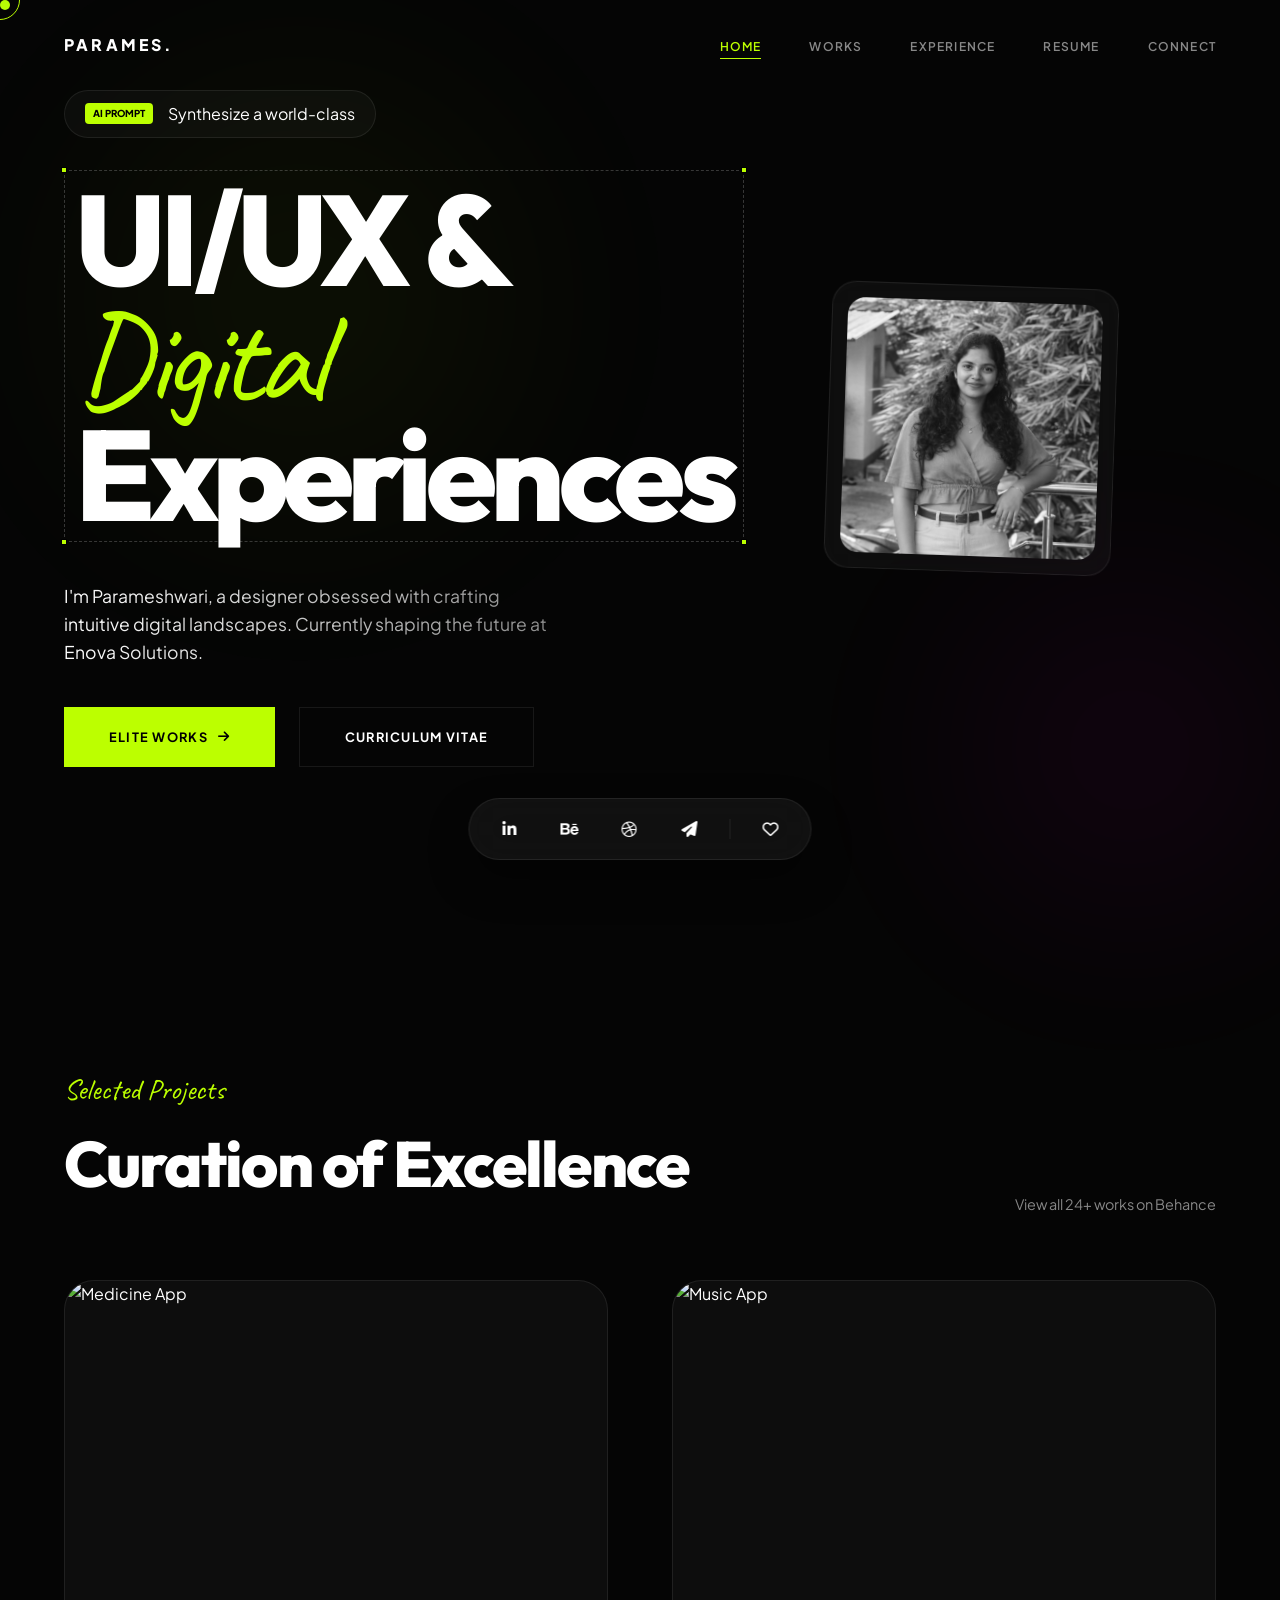
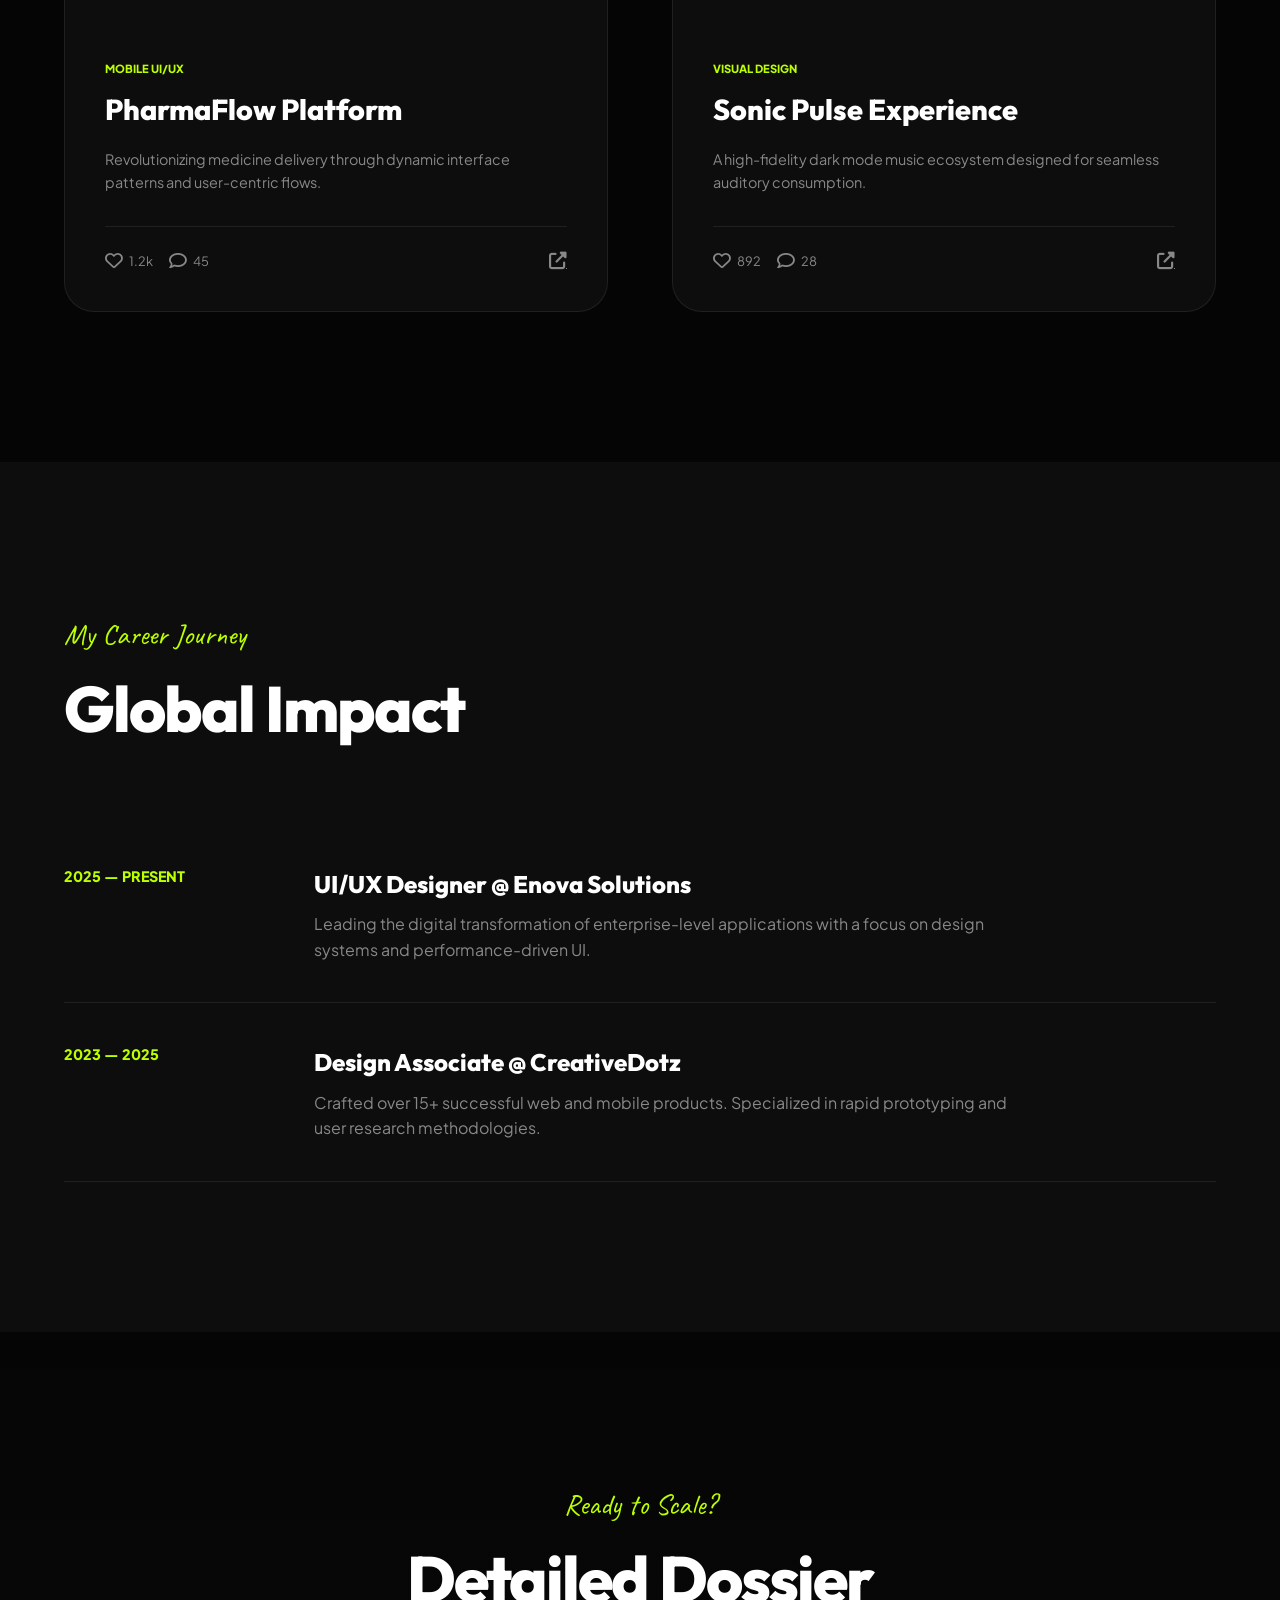
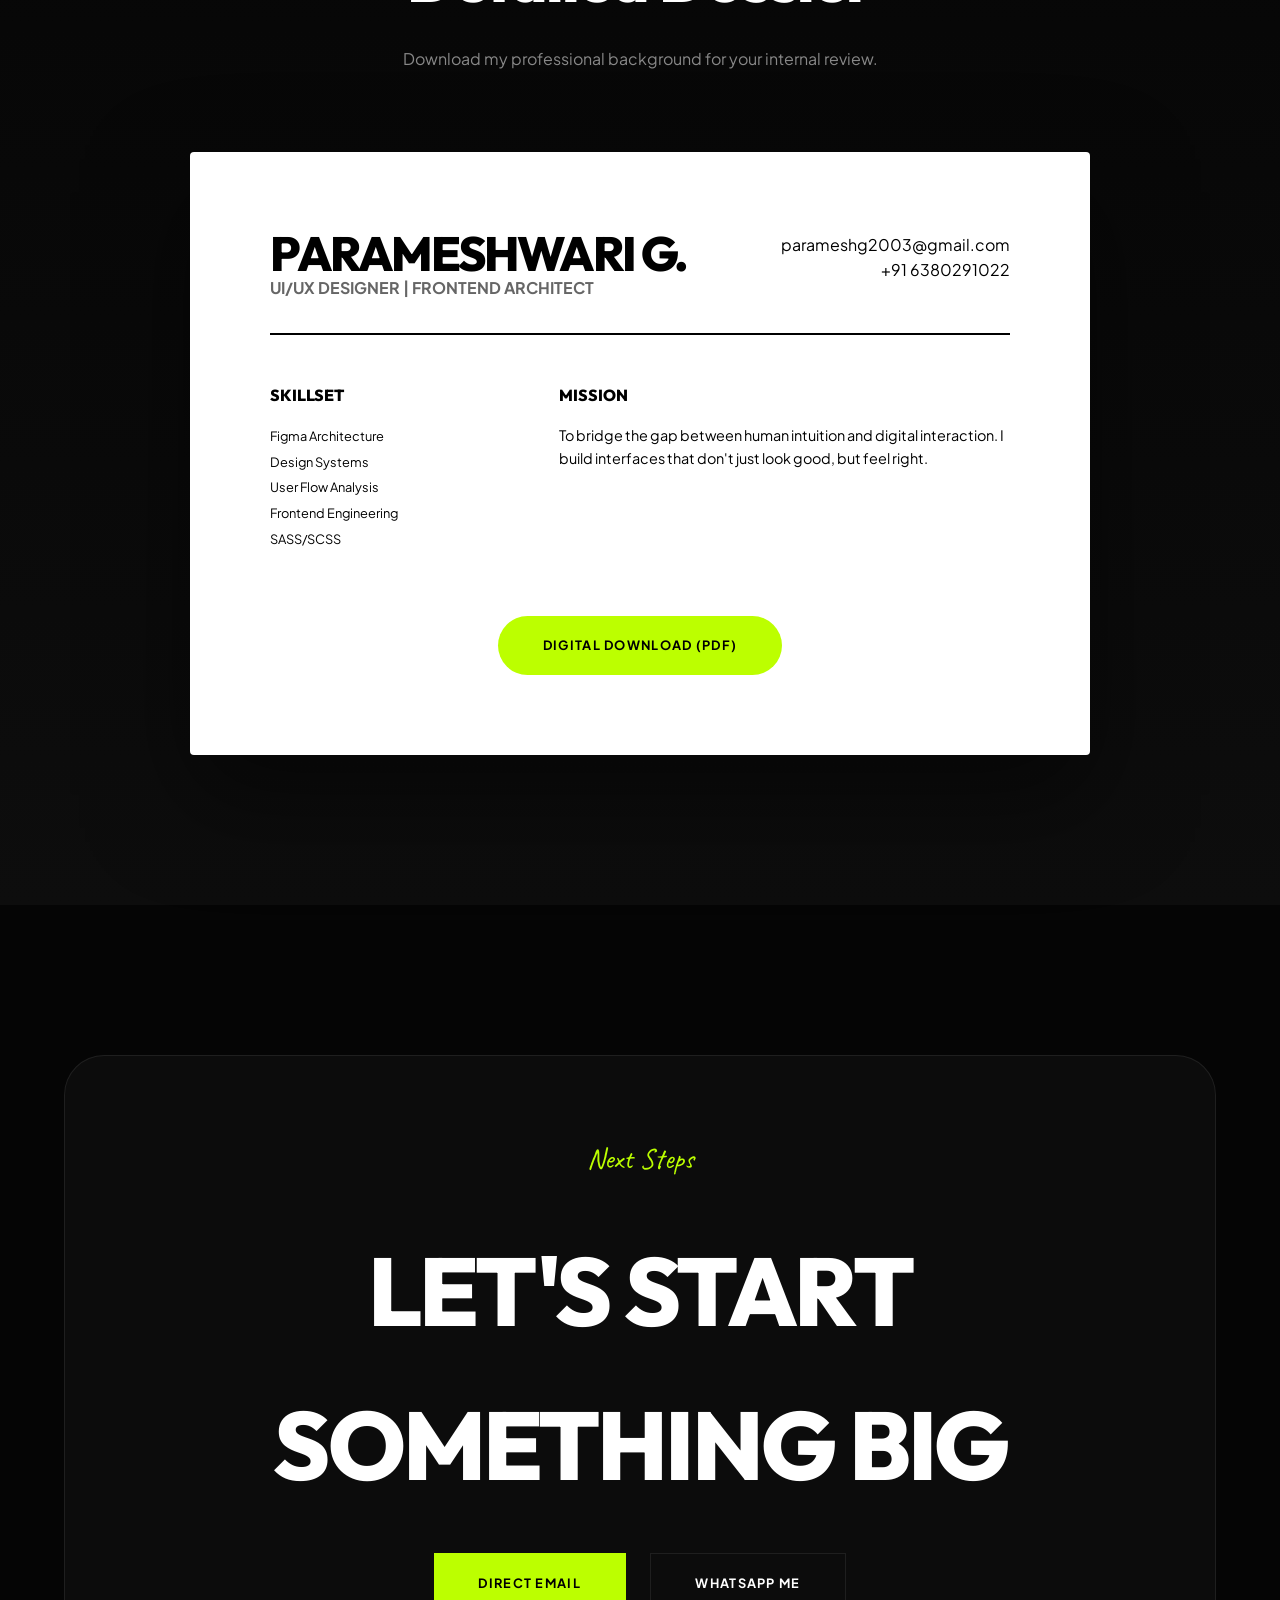
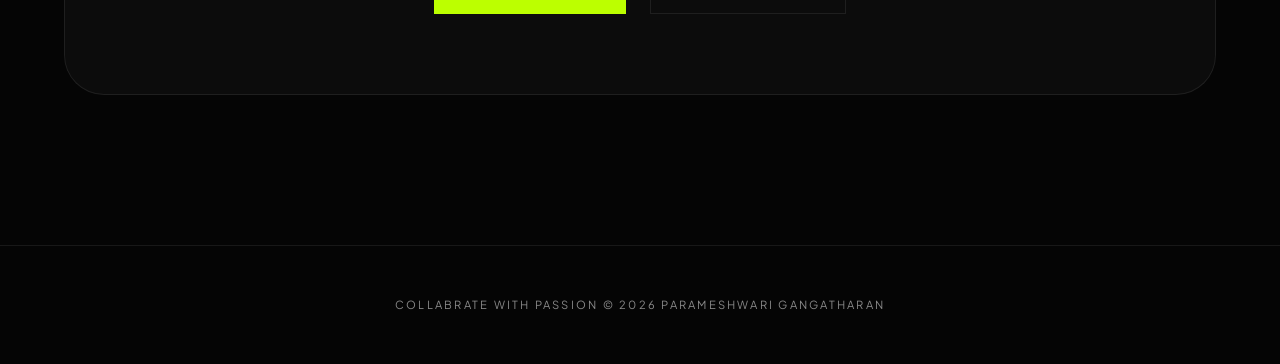
==== commit 2bd89cfb: "Add files via upload" ====
--- a/index.html
+++ b/index.html
@@ -1,31 +1,38 @@
 <!DOCTYPE html>
 <html lang="en">
+
 <head>
     <meta charset="UTF-8">
     <meta name="viewport" content="width=device-width, initial-scale=1.0">
-    <title>Parameshwari Gangatharan | UI/UX Designer & Frontend Developer</title>
-    <meta name="description" content="Portfolio of Parameshwari Gangatharan, UI/UX Designer and Frontend Developer. High-standard design and code.">
-    
+    <title>Parameshwari Gangatharan | World-Class UI/UX Portfolio</title>
+    <meta name="description"
+        content="The official portfolio of Parameshwari Gangatharan. Premium UI/UX design and Frontend development.">
+
     <!-- Font Awesome -->
     <link rel="stylesheet" href="https://cdnjs.cloudflare.com/ajax/libs/font-awesome/6.4.0/css/all.min.css">
-    
     <!-- Custom CSS -->
     <link rel="stylesheet" href="style.css">
 </head>
+
 <body>
 
-    <div id="scroll-progress"></div>
+    <div id="progress-bar"></div>
+    <div id="cursor"></div>
+    <div id="cursor-follower"></div>
+
+    <div class="blob-bg"></div>
+    <div class="blob-bg-2"></div>
 
     <!-- Navigation -->
     <nav id="navbar">
         <div class="container nav-container">
-            <a href="#" class="logo">PARAMESHWARI <span>G.</span></a>
+            <a href="#" class="logo">PARAME<span>S.</span></a>
             <ul class="nav-links">
-                <li><a href="#home">Home</a></li>
+                <li><a href="#home" class="active">Home</a></li>
                 <li><a href="#works">Works</a></li>
-                <li><a href="#expertise">Expertise</a></li>
                 <li><a href="#experience">Experience</a></li>
-                <li><a href="#contact">Contact</a></li>
+                <li><a href="#resume">Resume</a></li>
+                <li><a href="#contact">Connect</a></li>
             </ul>
         </div>
     </nav>
@@ -36,37 +43,30 @@
             <div class="hero-grid">
                 <div class="hero-text reveal">
                     <div class="ai-prompt">
-                        <span class="prompt-label">AI Prompt:</span>
-                        <span class="prompt-text">Create a collection of stunning works</span>
-                        <div class="prompt-cursor"></div>
-                    </div>
-                    
+                        <span class="badge">AI PROMPT</span>
+                        <span class="prompt-text">Synthesize a world-class interface...</span>
+                    </div>
+
                     <div class="selection-box" style="display: inline-block;">
                         <span class="handle h-tl"></span>
                         <span class="handle h-tr"></span>
                         <span class="handle h-bl"></span>
                         <span class="handle h-br"></span>
-                        
-                        <p class="script-font" style="margin-bottom: 0.5rem;">Parameshwari Gangatharan</p>
-                        <h1>UI/UX & <br><span>Graphic</span><br>Design Portfoilo</h1>
-                    </div>
-                    
-                    <p style="margin-top: 2rem;">UI/UX Designer & Frontend Developer creating user-friendly web and mobile applications with a focus on intuitive and accessible digital experiences.</p>
-                    
+                        <h1>UI/UX & <br><span>Digital</span><br> Experiences</h1>
+                    </div>
+
+                    <p class="text-gradient">I'm Parameshwari, a designer obsessed with crafting intuitive digital
+                        landscapes. Currently shaping the future at Enova Solutions.</p>
+
                     <div class="cta-group">
-                        <a href="#works" class="btn btn-primary">Discover Works</a>
-                        <a href="#contact" class="btn btn-outline">Collaborate</a>
+                        <a href="#works" class="btn btn-primary">Elite Works <i class="fas fa-arrow-right"></i></a>
+                        <a href="#resume" class="btn btn-outline">Curriculum Vitae</a>
                     </div>
                 </div>
 
                 <div class="hero-image-wrapper reveal">
-                    <div class="selection-box" style="padding: 15px; border-style: dotted;">
-                        <span class="handle h-tl"></span>
-                        <span class="handle h-tr"></span>
-                        <span class="handle h-bl"></span>
-                        <span class="handle h-br"></span>
-                        
-                        <div class="blob-container">
+                    <div class="profile-card">
+                        <div class="profile-img-container">
                             <img src="profile.jpg" alt="Parameshwari Gangatharan">
                         </div>
                     </div>
@@ -75,187 +75,183 @@
         </div>
     </section>
 
-    <!-- Professional Summary -->
-    <section id="summary" style="background: var(--bg-alt); padding: 80px 0;">
+    <!-- Works Section -->
+    <section id="works">
+        <div class="container">
+            <div class="section-header reveal">
+                <div>
+                    <span class="script-font">Selected Projects</span>
+                    <h2>Curation of Excellence</h2>
+                </div>
+                <div style="text-align: right;">
+                    <p style="color: var(--text-muted); font-size: 0.9rem;">View all 24+ works on Behance</p>
+                </div>
+            </div>
+
+            <div class="works-grid">
+                <!-- Project 1 -->
+                <div class="work-card reveal">
+                    <div class="work-img">
+                        <img src="medicine_app_ui_1776519730601.png" alt="Medicine App">
+                    </div>
+                    <div class="work-content">
+                        <span class="work-tag">Mobile UI/UX</span>
+                        <h3 class="work-title">PharmaFlow Platform</h3>
+                        <p style="color: var(--text-muted); font-size: 0.9rem;">Revolutionizing medicine delivery
+                            through
+                            dynamic interface patterns and user-centric flows.</p>
+
+                        <div class="work-footer">
+                            <div class="reaction-group">
+                                <div class="reaction-btn like-btn" data-count="1.2k">
+                                    <i class="far fa-heart"></i> <span>1.2k</span>
+                                </div>
+                                <div class="reaction-btn" data-count="45">
+                                    <i class="far fa-comment"></i> <span>45</span>
+                                </div>
+                            </div>
+                            <a href="#" class="reaction-btn"><i class="fas fa-external-link-alt"></i></a>
+                        </div>
+                    </div>
+                </div>
+
+                <!-- Project 2 -->
+                <div class="work-card reveal">
+                    <div class="work-img">
+                        <img src="music_podcast_app_ui_1776519842362.png" alt="Music App">
+                    </div>
+                    <div class="work-content">
+                        <span class="work-tag">Visual Design</span>
+                        <h3 class="work-title">Sonic Pulse Experience</h3>
+                        <p style="color: var(--text-muted); font-size: 0.9rem;">A high-fidelity dark mode music
+                            ecosystem
+                            designed for seamless auditory consumption.</p>
+
+                        <div class="work-footer">
+                            <div class="reaction-group">
+                                <div class="reaction-btn like-btn" data-count="892">
+                                    <i class="far fa-heart"></i> <span>892</span>
+                                </div>
+                                <div class="reaction-btn" data-count="28">
+                                    <i class="far fa-comment"></i> <span>28</span>
+                                </div>
+                            </div>
+                            <a href="#" class="reaction-btn"><i class="fas fa-external-link-alt"></i></a>
+                        </div>
+                    </div>
+                </div>
+            </div>
+        </div>
+    </section>
+
+    <!-- Experience Section -->
+    <section id="experience" style="background: var(--bg-alt);">
+        <div class="container">
+            <span class="script-font">My Career Journey</span>
+            <h2 style="margin-bottom: 3rem;">Global Impact</h2>
+
+            <div class="exp-list">
+                <div class="exp-item reveal">
+                    <div class="exp-date">2025 — PRESENT</div>
+                    <div class="exp-info">
+                        <h3>UI/UX Designer @ Enova Solutions</h3>
+                        <p>Leading the digital transformation of enterprise-level applications with a focus on design
+                            systems and performance-driven UI.</p>
+                    </div>
+                </div>
+
+                <div class="exp-item reveal">
+                    <div class="exp-date">2023 — 2025</div>
+                    <div class="exp-info">
+                        <h3>Design Associate @ CreativeDotz</h3>
+                        <p>Crafted over 15+ successful web and mobile products. Specialized in rapid prototyping and
+                            user research methodologies.</p>
+                    </div>
+                </div>
+            </div>
+        </div>
+    </section>
+
+    <!-- Resume Section -->
+    <section id="resume" class="resume-section">
+        <div class="container">
+            <div class="reveal" style="text-align: center; margin-bottom: 5rem;">
+                <span class="script-font">Ready to Scale?</span>
+                <h2>Detailed Dossier</h2>
+                <p style="color: var(--text-muted); margin-top: 1rem;">Download my professional background for your
+                    internal review.</p>
+            </div>
+
+            <div class="resume-paper reveal">
+                <div
+                    style="display: flex; justify-content: space-between; border-bottom: 2px solid #000; padding-bottom: 2rem;">
+                    <div>
+                        <h1 style="color: #000; font-size: 3rem;">PARAMESHWARI G.</h1>
+                        <p style="color: #666; font-weight: 700;">UI/UX DESIGNER | FRONTEND ARCHITECT</p>
+                    </div>
+                    <div style="text-align: right;">
+                        <p>parameshg2003@gmail.com</p>
+                        <p>+91 6380291022</p>
+                    </div>
+                </div>
+
+                <div style="margin-top: 3rem; display: grid; grid-template-columns: 1fr 2fr; gap: 4rem;">
+                    <div>
+                        <h4 style="color: #000; margin-bottom: 1rem;">SKILLSET</h4>
+                        <ul style="list-style: none; font-size: 0.8rem; line-height: 2;">
+                            <li>Figma Architecture</li>
+                            <li>Design Systems</li>
+                            <li>User Flow Analysis</li>
+                            <li>Frontend Engineering</li>
+                            <li>SASS/SCSS</li>
+                        </ul>
+                    </div>
+                    <div>
+                        <h4 style="color: #000; margin-bottom: 1rem;">MISSION</h4>
+                        <p style="font-size: 0.9rem;">To bridge the gap between human intuition and digital interaction.
+                            I build interfaces that don't just look good, but feel right.</p>
+                    </div>
+                </div>
+
+                <div style="margin-top: 4rem; text-align: center;">
+                    <a href="#" class="btn btn-primary" style="border-radius: 50px;">Digital Download (PDF)</a>
+                </div>
+            </div>
+        </div>
+    </section>
+
+    <!-- Contact & Footer -->
+    <section id="contact">
         <div class="container reveal">
-            <div style="max-width: 900px;">
-                <h3 style="color: var(--primary); margin-bottom: 2rem;">Professional Summary</h3>
-                <h2 style="font-size: 2rem; line-height: 1.5; text-transform: none;">“UI/UX Designer with 2+ years of experience in designing responsive web and mobile applications. Currently working at Enova Solutions, focused on delivering user-centered and performance-driven design solutions.”</h2>
-            </div>
-        </div>
-    </section>
-
-    <!-- Expertise -->
-    <section id="expertise">
-        <div class="container">
-            <div class="section-title reveal">
-                <h2>My <span>Expertise</span></h2>
-            </div>
-            <div class="skills-grid">
-                <div class="skill-card reveal">
-                    <div class="skill-icon"><i class="fas fa-bezier-curve"></i></div>
-                    <h3>UI/UX Design</h3>
-                    <p>User Research, Wireframing, Prototyping, Usability Testing, and Visual Design.</p>
-                </div>
-                <div class="skill-card reveal">
-                    <div class="skill-icon"><i class="fas fa-layer-group"></i></div>
-                    <h3>Design Systems</h3>
-                    <p>Building scalable, reusable component libraries and consistent visual languages.</p>
-                </div>
-                <div class="skill-card reveal">
-                    <div class="skill-icon"><i class="fas fa-mobile-alt"></i></div>
-                    <h3>Responsive Design</h3>
-                    <p>Crafting mobile-first layouts that work seamlessly across all screen sizes.</p>
-                </div>
-                <div class="skill-card reveal">
-                    <div class="skill-icon"><i class="fas fa-code"></i></div>
-                    <h3>Frontend Stack</h3>
-                    <p>HTML5, CSS3, SASS, Bootstrap, and ensuring pixel-perfect implementation.</p>
-                </div>
-            </div>
-        </div>
-    </section>
-
-    <!-- Work Experience -->
-    <section id="experience" style="background: var(--bg-alt);">
-        <div class="container">
-            <div class="section-title reveal">
-                <h2>Work <span>Experience</span></h2>
-            </div>
-            
-            <div class="exp-row reveal">
-                <div class="exp-left">
-                    <div class="exp-year">2025 – Present</div>
-                    <div class="exp-company">Enova Solutions</div>
-                </div>
-                <div class="exp-right">
-                    <span class="exp-role">UI/UX Designer</span>
-                    <p class="exp-details">Designing modern, responsive web and mobile UI using Figma, creating reusable design components, and collaborating with developers for accurate implementation.</p>
-                </div>
-            </div>
-
-            <div class="exp-row reveal">
-                <div class="exp-left">
-                    <div class="exp-year">2023 – 2025</div>
-                    <div class="exp-company">CreativeDotz, Coimbatore</div>
-                </div>
-                <div class="exp-right">
-                    <span class="exp-role">UI/UX Designer</span>
-                    <p class="exp-details">Designed responsive UI for web and mobile applications, built wireframes and mockups, and worked closely with team members to deliver user-friendly solutions.</p>
-                </div>
-            </div>
-        </div>
-    </section>
-
-    <!-- Featured Works -->
-    <section id="works">
-        <div class="container">
-            <div class="section-title reveal">
-                <h2>Featured <span>Works</span></h2>
-            </div>
-            <div class="skills-grid" style="grid-template-columns: repeat(auto-fit, minmax(400px, 1fr));">
-                <div class="reveal" style="position: relative; overflow: hidden; border-radius: 12px;">
-                    <img src="medicine_app_ui_1776519730601.png" style="width: 100%; display: block;">
-                    <div style="padding: 1.5rem; background: var(--bg-alt);">
-                        <h4 style="font-size: 1.2rem; margin-bottom: 0.5rem;">Medicine Ordering App</h4>
-                        <p style="font-size: 0.85rem; color: var(--text-muted);">Mobile App UI/UX Design</p>
-                    </div>
-                </div>
-                <div class="reveal" style="position: relative; overflow: hidden; border-radius: 12px;">
-                    <img src="music_podcast_app_ui_1776519842362.png" style="width: 100%; display: block;">
-                    <div style="padding: 1.5rem; background: var(--bg-alt);">
-                        <h4 style="font-size: 1.2rem; margin-bottom: 0.5rem;">Music & Podcast Application</h4>
-                        <p style="font-size: 0.85rem; color: var(--text-muted);">Dark Mode Mobile UI</p>
-                    </div>
-                </div>
-            </div>
-        </div>
-    </section>
-
-    <!-- Education Section -->
-    <section id="education" style="background: var(--bg-alt);">
-        <div class="container">
-            <div class="section-title reveal">
-                <h2>Education</h2>
-            </div>
-            <div class="skills-grid">
-                <div class="skill-card reveal">
-                    <div class="exp-year">Bachelor's Degree</div>
-                    <h3>B.Sc Computer Science</h3>
-                    <p>CGPA: 8.2</p>
-                </div>
-                <div class="skill-card reveal">
-                    <div class="exp-year">HSC</div>
-                    <h3>68% Marks</h3>
-                    <p>Higher Secondary Certificate</p>
-                </div>
-                <div class="skill-card reveal">
-                    <div class="exp-year">SSLC</div>
-                    <h3>83% Marks</h3>
-                    <p>Secondary School Leaving Certificate</p>
-                </div>
-            </div>
-        </div>
-    </section>
-
-    <!-- Contact -->
-    <section id="contact">
-        <div class="container">
-            <div class="hero-grid">
-                <div class="reveal">
-                    <div class="section-title">
-                        <h2>Get In <span>Touch</span></h2>
-                    </div>
-                    <div style="margin-bottom: 3rem;">
-                        <p style="color: var(--text-muted); margin-bottom: 2rem;">I'm currently available for freelance projects and full-time opportunities.</p>
-                        <div style="display: flex; flex-direction: column; gap: 1rem;">
-                            <div style="display: flex; align-items: center; gap: 1rem;">
-                                <i class="fas fa-phone" style="color: var(--primary);"></i>
-                                <span>+91 6380291022</span>
-                            </div>
-                            <div style="display: flex; align-items: center; gap: 1rem;">
-                                <i class="fas fa-envelope" style="color: var(--primary);"></i>
-                                <span>parameshg2003@gmail.com</span>
-                            </div>
-                            <div style="display: flex; align-items: center; gap: 1rem;">
-                                <i class="fas fa-location-dot" style="color: var(--primary);"></i>
-                                <span>Tamil Nadu, India</span>
-                            </div>
-                        </div>
-                    </div>
-                    <div style="display: flex; gap: 1.5rem;">
-                        <a href="https://behance.net/parameshDesigns" target="_blank" style="color: #fff; font-size: 1.5rem;"><i class="fab fa-behance"></i></a>
-                        <a href="#" style="color: #fff; font-size: 1.5rem;"><i class="fab fa-linkedin"></i></a>
-                        <a href="#" style="color: #fff; font-size: 1.5rem;"><i class="fab fa-dribbble"></i></a>
-                    </div>
-                </div>
-                <div class="reveal">
-                    <form>
-                        <div class="input-group">
-                            <label>Your Name</label>
-                            <input type="text" placeholder="e.g. John Doe">
-                        </div>
-                        <div class="input-group">
-                            <label>Email Address</label>
-                            <input type="email" placeholder="e.g. john@example.com">
-                        </div>
-                        <div class="input-group">
-                            <label>Message</label>
-                            <textarea rows="5" placeholder="Tell me about your project..."></textarea>
-                        </div>
-                        <button type="submit" class="btn btn-primary" style="width: 100%;">Send Message</button>
-                    </form>
-                </div>
-            </div>
-        </div>
-    </section>
-
-    <footer>
-        <div class="container" style="text-align: center; padding: 40px 0; border-top: 1px solid var(--border);">
-            <p style="color: var(--text-muted); font-size: 0.8rem;">© 2026 Parameshwari Gangatharan. All Rights Reserved.</p>
-        </div>
+            <div
+                style="background: var(--glass); border: 1px solid var(--glass-border); padding: 5rem; border-radius: 40px; text-align: center;">
+                <span class="script-font">Next Steps</span>
+                <h2 style="font-size: clamp(2rem, 8vw, 6rem); margin: 2rem 0;">LET'S START <br> SOMETHING BIG</h2>
+                <div class="cta-group" style="justify-content: center;">
+                    <a href="mailto:parameshg2003@gmail.com" class="btn btn-primary">Direct Email</a>
+                    <a href="#" class="btn btn-outline">WhatsApp Me</a>
+                </div>
+            </div>
+        </div>
+    </section>
+
+    <!-- Social Floating Bar -->
+    <div class="share-bar">
+        <a href="#" class="share-item"><i class="fab fa-linkedin-in"></i></a>
+        <a href="#" class="share-item"><i class="fab fa-behance"></i></a>
+        <a href="#" class="share-item"><i class="fab fa-dribbble"></i></a>
+        <a href="#" class="share-item"><i class="fas fa-paper-plane"></i></a>
+        <div style="width: 1px; height: 20px; background: var(--glass-border); margin: 10px 0;"></div>
+        <a href="#" class="share-item" id="global-like"><i class="far fa-heart"></i></a>
+    </div>
+
+    <footer style="padding: 50px 0; text-align: center; border-top: 1px solid var(--glass-border);">
+        <p style="color: var(--text-muted); font-size: 0.7rem; letter-spacing: 0.2em; text-transform: uppercase;">
+            Collabrate with Passion © 2026 Parameshwari Gangatharan
+        </p>
     </footer>
 
     <script src="script.js"></script>
 </body>
+
 </html>
--- a/style.css
+++ b/style.css
@@ -1,19 +1,18 @@
-@import url('https://fonts.googleapis.com/css2?family=Inter:wght@300;400;500;600;700;800&family=Outfit:wght@400;600;800&family=Caveat:wght@400;700&display=swap');
+@import url('https://fonts.googleapis.com/css2?family=Plus+Jakarta+Sans:wght@300;400;500;600;700;800&family=Outfit:wght@400;600;800&family=Caveat:wght@400;700&display=swap');
 
 :root {
-    --primary: #6D0369; /* New Deep Magenta */
-    --primary-light: #9e0699;
-    --primary-soft: rgba(109, 3, 105, 0.1);
-    --bg: #0d0d0d;
-    --bg-alt: #161616;
-    --card-bg: rgba(26, 26, 26, 0.8);
-    --text: #ffffff;
-    --text-muted: #8a8a8a;
-    --border: rgba(255, 255, 255, 0.1);
-    --selection-border: 1px dashed var(--primary);
-    --handle-size: 8px;
-    --transition: all 0.5s cubic-bezier(0.4, 0, 0.2, 1);
-    --nav-height: 80px;
+    --primary: #BCFF00; /* Neon Lime/Yellow-Green */
+    --accent: #FF00E5; /* Vibrant Magenta */
+    --bg: #050505;
+    --bg-alt: #0D0D0D;
+    --glass: rgba(255, 255, 255, 0.03);
+    --glass-border: rgba(255, 255, 255, 0.08);
+    --text: #FFFFFF;
+    --text-muted: #888888;
+    --transition: all 0.4s cubic-bezier(0.23, 1, 0.32, 1);
+    --nav-height: 90px;
+    --brand-font: 'Outfit', sans-serif;
+    --body-font: 'Plus Jakarta Sans', sans-serif;
 }
 
 * {
@@ -28,96 +27,99 @@
 }
 
 body {
-    font-family: 'Inter', sans-serif;
+    font-family: var(--body-font);
     background-color: var(--bg);
     color: var(--text);
     line-height: 1.6;
     overflow-x: hidden;
-}
-
-/* Background Texture */
+    -webkit-font-smoothing: antialiased;
+}
+
+/* Premium Noise Grain */
 body::before {
     content: "";
     position: fixed;
-    top: 0;
-    left: 0;
-    width: 100%;
-    height: 100%;
+    inset: 0;
     background: url('https://grainy-gradients.vercel.app/noise.svg');
-    opacity: 0.05;
+    opacity: 0.03;
     pointer-events: none;
-    z-index: 50;
-}
-
-/* Design Tool Decorators */
+    z-index: 9999;
+}
+
+/* Floating Blobs Background */
+.blob-bg {
+    position: fixed;
+    width: 600px;
+    height: 600px;
+    background: radial-gradient(circle, var(--primary) 0%, transparent 70%);
+    filter: blur(120px);
+    opacity: 0.08;
+    pointer-events: none;
+    z-index: -1;
+    animation: move 20s infinite alternate;
+}
+
+.blob-bg-2 {
+    position: fixed;
+    bottom: -100px;
+    right: -100px;
+    width: 500px;
+    height: 500px;
+    background: radial-gradient(circle, var(--accent) 0%, transparent 70%);
+    filter: blur(100px);
+    opacity: 0.08;
+    pointer-events: none;
+    z-index: -1;
+    animation: move 15s infinite alternate-reverse;
+}
+
+@keyframes move {
+    from { transform: translate(-10%, -10%); }
+    to { transform: translate(20%, 20%); }
+}
+
+/* Design Tool Elements */
 .selection-box {
     position: relative;
-    border: var(--selection-border);
+    border: 1px dashed rgba(255, 255, 255, 0.2);
     padding: 10px;
 }
 
 .handle {
     position: absolute;
-    width: var(--handle-size);
-    height: var(--handle-size);
+    width: 6px;
+    height: 6px;
     background: var(--primary);
-    border: 1px solid #fff;
-    z-index: 2;
-}
-
-.h-tl { top: calc(var(--handle-size) / -2); left: calc(var(--handle-size) / -2); }
-.h-tr { top: calc(var(--handle-size) / -2); right: calc(var(--handle-size) / -2); }
-.h-bl { bottom: calc(var(--handle-size) / -2); left: calc(var(--handle-size) / -2); }
-.h-br { bottom: calc(var(--handle-size) / -2); right: calc(var(--handle-size) / -2); }
+    border: 1px solid #000;
+    z-index: 10;
+}
+
+.h-tl { top: -4px; left: -4px; }
+.h-tr { top: -4px; right: -4px; }
+.h-bl { bottom: -4px; left: -4px; }
+.h-br { bottom: -4px; right: -4px; }
 
 /* Typography */
 h1, h2, h3, h4 {
-    font-family: 'Outfit', sans-serif;
+    font-family: var(--brand-font);
     font-weight: 800;
-    text-transform: uppercase;
+}
+
+h1 { font-size: clamp(3rem, 10vw, 8rem); line-height: 0.9; letter-spacing: -0.05em; }
+h2 { font-size: clamp(2rem, 5vw, 4rem); letter-spacing: -0.03em; }
+
+.text-gradient {
+    background: linear-gradient(to right, #fff, var(--text-muted));
+    -webkit-background-clip: text;
+    -webkit-text-fill-color: transparent;
 }
 
 .script-font {
     font-family: 'Caveat', cursive;
-    color: var(--primary-light);
-    font-size: 2rem;
-    text-transform: none;
+    color: var(--primary);
+    font-size: 1.8rem;
     font-weight: 400;
 }
-
-.section-title h2 {
-    font-size: 3rem;
-    letter-spacing: -2px;
-    margin-bottom: 2rem;
-}
-
-.section-title span {
-    color: var(--primary);
-}
-
-/* AI Prompt Bar */
-.ai-prompt {
-    display: inline-flex;
-    align-items: center;
-    background: #1a1a1a;
-    padding: 8px 18px;
-    border-radius: 100px;
-    font-size: 0.85rem;
-    border: 1px solid rgba(255,255,255,0.05);
-    margin-bottom: 2rem;
-    gap: 12px;
-}
-
-.prompt-label { color: #555; font-weight: 700; text-transform: uppercase; font-size: 0.7rem; }
-.prompt-text { color: #eee; }
-.prompt-cursor {
-    width: 2px;
-    height: 16px;
-    background: var(--primary);
-    animation: blink 1s step-end infinite;
-}
-
-@keyframes blink { 50% { opacity: 0; } }
 
 /* Navigation */
 nav {
@@ -132,15 +134,15 @@
 }
 
 nav.scrolled {
-    background: rgba(13, 13, 13, 0.9);
-    backdrop-filter: blur(10px);
-    border-bottom: 1px solid var(--border);
+    background: rgba(5, 5, 5, 0.7);
+    backdrop-filter: blur(20px);
+    border-bottom: 1px solid var(--glass-border);
 }
 
 .container {
-    max-width: 1300px;
+    max-width: 1400px;
     margin: 0 auto;
-    padding: 0 4rem;
+    padding: 0 5%;
 }
 
 .nav-container {
@@ -151,39 +153,43 @@
 }
 
 .logo {
-    font-size: 1.3rem;
-    font-weight: 900;
+    font-size: 1rem;
+    font-weight: 800;
     text-decoration: none;
     color: #fff;
-    letter-spacing: -1px;
-}
-
-.logo span { color: var(--primary); }
+    letter-spacing: 0.2em;
+    text-transform: uppercase;
+}
 
 .nav-links {
     display: flex;
-    gap: 2.5rem;
+    gap: 3rem;
     list-style: none;
 }
 
 .nav-links a {
     text-decoration: none;
     color: var(--text-muted);
-    font-weight: 500;
-    font-size: 0.9rem;
-    transition: var(--transition);
-    display: flex;
-    align-items: center;
-}
-
-.nav-links a::before {
-    content: '/ ';
-    color: var(--primary);
-    margin-right: 4px;
-    opacity: 0.5;
-}
-
-.nav-links a:hover, .nav-links a.active { color: #fff; }
+    font-weight: 600;
+    font-size: 0.75rem;
+    text-transform: uppercase;
+    letter-spacing: 0.1em;
+    transition: var(--transition);
+    position: relative;
+}
+
+.nav-links a:hover, .nav-links a.active { color: var(--primary); }
+.nav-links a::after {
+    content: '';
+    position: absolute;
+    bottom: -5px;
+    left: 0;
+    width: 0;
+    height: 1px;
+    background: var(--primary);
+    transition: var(--transition);
+}
+.nav-links a:hover::after, .nav-links a.active::after { width: 100%; }
 
 /* Hero */
 .hero {
@@ -191,180 +197,309 @@
     display: flex;
     align-items: center;
     padding-top: var(--nav-height);
-    position: relative;
-    background: radial-gradient(circle at 10% 20%, rgba(109, 3, 105, 0.05) 0%, transparent 50%);
 }
 
 .hero-grid {
     display: grid;
-    grid-template-columns: 1.1fr 0.9fr;
-    gap: 2rem;
-    align-items: center;
-}
-
-.hero-text h1 {
-    font-size: 5rem;
-    line-height:1;
+    grid-template-columns: 1.2fr 0.8fr;
+    gap: 4rem;
+    align-items: center;
+}
+
+.ai-prompt {
+    display: inline-flex;
+    align-items: center;
+    background: var(--glass);
+    border: 1px solid var(--glass-border);
+    padding: 10px 20px;
+    border-radius: 50px;
     margin-bottom: 2rem;
-    letter-spacing: -3px;
-    color: #fff;
+    gap: 15px;
+}
+
+.badge {
+    background: var(--primary);
+    color: #000;
+    font-size: 0.6rem;
+    font-weight: 900;
+    padding: 3px 8px;
+    border-radius: 4px;
+    text-transform: uppercase;
+}
+
+.hero-text h1 span {
+    color: var(--primary);
+    font-family: 'Caveat', cursive;
+    font-weight: 400;
+    text-transform: none;
 }
 
 .hero-text p {
     font-size: 1.1rem;
     color: var(--text-muted);
-    max-width: 550px;
-    margin-bottom: 3rem;
-    line-height: 1.7;
-}
-
-.cta-group {
-    display: flex;
-    gap: 1rem;
-}
+    margin: 2.5rem 0;
+    max-width: 500px;
+}
+
+.cta-group { display: flex; gap: 1.5rem; }
 
 .btn {
-    padding: 1rem 2.5rem;
-    font-weight: 800;
+    padding: 1.2rem 2.8rem;
+    font-weight: 700;
     text-transform: uppercase;
     text-decoration: none;
-    letter-spacing: 1px;
-    font-size: 0.85rem;
-    transition: var(--transition);
-}
-
-.btn-primary { background: var(--primary); color: #fff; }
-.btn-primary:hover { transform: translateY(-3px); box-shadow: 0 10px 25px rgba(109, 3, 105, 0.3); }
-
-.btn-outline { 
-    border: var(--selection-border); 
-    color: var(--primary); 
+    font-size: 0.8rem;
+    letter-spacing: 0.1em;
+    transition: var(--transition);
+    display: inline-flex;
+    align-items: center;
+    gap: 10px;
+    border: none;
+    cursor: pointer;
+}
+
+.btn-primary { 
+    background: var(--primary); 
+    color: #000; 
+}
+.btn-primary:hover { 
+    background: #fff;
+    transform: translateY(-5px);
+    box-shadow: 0 20px 40px rgba(188, 255, 0, 0.2);
+}
+
+.btn-outline {
     background: transparent;
-}
-.btn-outline:hover { background: var(--primary-soft); }
-
-/* Hero Blob Image */
+    color: #fff;
+    border: 1px solid var(--glass-border);
+}
+.btn-outline:hover {
+    background: var(--glass);
+    border-color: #fff;
+}
+
+/* Hero Image Wrapper */
 .hero-image-wrapper {
     position: relative;
-    padding: 30px;
-}
-
-.blob-container {
-    width: 100%;
+    padding: 20px;
+}
+
+.profile-card {
+    background: var(--glass);
+    backdrop-filter: blur(20px);
+    border: 1px solid var(--glass-border);
+    border-radius: 24px;
+    padding: 15px;
+    transform: rotate(2deg);
+    transition: var(--transition);
+}
+
+.profile-card:hover {
+    transform: rotate(0deg) scale(1.02);
+}
+
+.profile-img-container {
+    border-radius: 18px;
+    overflow: hidden;
     aspect-ratio: 1;
-    background: var(--primary);
-    border-radius: 40% 60% 70% 30% / 40% 50% 60% 50%;
-    overflow: hidden;
-    position: relative;
-    animation: morph 12s ease-in-out infinite;
-    box-shadow: 0 20px 40px rgba(0,0,0,0.4);
-}
-
-@keyframes morph {
-    0% { border-radius: 40% 60% 70% 30% / 40% 50% 60% 50%; }
-    34% { border-radius: 70% 30% 50% 50% / 30% 30% 70% 70%; }
-    67% { border-radius: 100% 60% 60% 100% / 100% 100% 60% 60%; }
-    100% { border-radius: 40% 60% 70% 30% / 40% 50% 60% 50%; }
-}
-
-.blob-container img {
+}
+
+.profile-img-container img {
     width: 100%;
     height: 100%;
     object-fit: cover;
-    filter: grayscale(100%) contrast(1.1);
-    transition: var(--transition);
-}
-
-.blob-container:hover img { filter: grayscale(0%); }
-
-/* Skill Cards */
-section { padding: 120px 0; }
-
-.skills-grid {
+    filter: saturate(0);
+    transition: var(--transition);
+}
+
+.profile-card:hover img { filter: saturate(1); }
+
+/* Work Section */
+section { padding: 150px 0; }
+
+.section-header {
+    margin-bottom: 4rem;
+    display: flex;
+    justify-content: space-between;
+    align-items: flex-end;
+}
+
+.works-grid {
     display: grid;
-    grid-template-columns: repeat(auto-fit, minmax(300px, 1fr));
-    gap: 3rem;
-}
-
-.skill-card {
+    grid-template-columns: repeat(2, 1fr);
+    gap: 4rem;
+}
+
+.work-card {
+    position: relative;
+    border-radius: 30px;
+    overflow: hidden;
     background: var(--bg-alt);
-    padding: 3.5rem 2.5rem;
-    border-radius: 4px; /* Sharp modern look like Figma components */
-    border: 1px solid rgba(255,255,255,0.03);
-    transition: var(--transition);
-}
-
-.skill-card:hover {
-    background: var(--bg);
-    border-color: var(--primary);
-    transform: translateY(-8px);
-}
-
-.skill-icon {
-    font-size: 2.5rem;
+    border: 1px solid var(--glass-border);
+    transition: var(--transition);
+}
+
+.work-img {
+    aspect-ratio: 16/10;
+    overflow: hidden;
+}
+
+.work-img img {
+    width: 100%;
+    height: 100%;
+    object-fit: cover;
+    transition: transform 0.6s cubic-bezier(0.23, 1, 0.32, 1);
+}
+
+.work-card:hover .work-img img { transform: scale(1.05); }
+
+.work-content { padding: 2.5rem; }
+
+.work-tag {
+    font-size: 0.7rem;
     color: var(--primary);
-    margin-bottom: 2rem;
-}
-
-.skill-card h3 { font-size: 1.2rem; margin-bottom: 1rem; color: #eee; }
-.skill-card p { font-size: 0.9rem; color: var(--text-muted); }
-
-/* Experience */
-.exp-row {
+    text-transform: uppercase;
+    font-weight: 800;
+    margin-bottom: 0.5rem;
+    display: block;
+}
+
+.work-title { font-size: 1.8rem; margin-bottom: 1rem; }
+
+/* Interactive Social Elements */
+.work-footer {
     display: flex;
     justify-content: space-between;
-    padding: 3rem 0;
-    border-bottom: 1px solid var(--border);
-}
-
-.exp-left { width: 30%; }
-.exp-right { width: 65%; }
-
-.exp-year { color: var(--primary); font-weight: 800; font-size: 0.9rem; margin-bottom: 1rem; }
-.exp-company { font-size: 1.5rem; font-weight: 800; }
-.exp-role { color: var(--text-muted); font-size: 1rem; margin-bottom: 1.5rem; display: block; }
-.exp-details { color: #999; font-size: 0.95rem; }
-
-/* Contact Form */
-form {
-    background: var(--bg-alt);
-    padding: 4rem;
-}
-
-.input-group { margin-bottom: 2rem; }
-label { display: block; font-size: 0.75rem; font-weight: 800; text-transform: uppercase; color: #555; margin-bottom: 0.8rem; }
-input, textarea {
-    width: 100%;
-    padding: 1.2rem;
-    background: transparent;
-    border: 1px solid var(--border);
+    align-items: center;
+    margin-top: 2rem;
+    padding-top: 1.5rem;
+    border-top: 1px solid var(--glass-border);
+}
+
+.reaction-group { display: flex; gap: 1rem; }
+
+.reaction-btn {
+    display: flex;
+    align-items: center;
+    gap: 6px;
+    color: var(--text-muted);
+    font-size: 0.8rem;
+    cursor: pointer;
+    transition: var(--transition);
+}
+
+.reaction-btn:hover { color: #fff; }
+.reaction-btn.liked { color: var(--accent); }
+.reaction-btn i { font-size: 1.1rem; }
+
+/* Resume Section (Premium) */
+.resume-section {
+    background: linear-gradient(to bottom, var(--bg) 0%, var(--bg-alt) 100%);
+}
+
+.resume-paper {
+    background: #fff;
+    color: #000;
+    padding: 5rem;
+    max-width: 900px;
+    margin: 0 auto;
+    border-radius: 4px;
+    box-shadow: 0 40px 100px rgba(0,0,0,0.5);
+    transform: rotate(-1deg);
+    transition: var(--transition);
+}
+
+.resume-paper:hover { transform: rotate(0deg) translateY(-20px); }
+
+/* Experience List */
+.exp-list {
+    margin-top: 4rem;
+}
+
+.exp-item {
+    display: flex;
+    padding: 2.5rem 0;
+    border-bottom: 1px solid var(--glass-border);
+}
+
+.exp-date { width: 250px; color: var(--primary); font-weight: 800; font-size: 0.9rem; }
+.exp-info h3 { font-size: 1.5rem; margin-bottom: 0.5rem; }
+.exp-info p { color: var(--text-muted); max-width: 700px; }
+
+/* Floating Share Bar */
+.share-bar {
+    position: fixed;
+    bottom: 40px;
+    left: 50%;
+    transform: translateX(-50%);
+    background: rgba(255, 255, 255, 0.05);
+    backdrop-filter: blur(20px);
+    border: 1px solid var(--glass-border);
+    padding: 10px 20px;
+    border-radius: 100px;
+    display: flex;
+    gap: 20px;
+    z-index: 1000;
+    box-shadow: 0 20px 40px rgba(0,0,0,0.4);
+}
+
+.share-item {
+    width: 40px;
+    height: 40px;
+    border-radius: 50%;
+    display: flex;
+    align-items: center;
+    justify-content: center;
     color: #fff;
-    font-family: inherit;
-    transition: var(--transition);
-}
-
-input:focus, textarea:focus { border-color: var(--primary); outline: none; }
+    text-decoration: none;
+    transition: var(--transition);
+}
+
+.share-item:hover { background: var(--primary); color: #000; }
 
 /* Reveal Animation */
-.reveal { opacity: 0; transform: translateY(30px); transition: 0.8s ease-out; }
-.reveal.active { opacity: 1; transform: translateY(0); }
-
-/* Custom Scroll Progress Bar */
-#scroll-progress {
+.reveal { opacity: 0; transform: translateY(40px); transition: 1s cubic-bezier(0.23, 1, 0.32, 1); }
+.reveal.visible { opacity: 1; transform: translateY(0); }
+
+/* Scroll Progress */
+#progress-bar {
     position: fixed;
     top: 0;
     left: 0;
-    height: 4px;
+    height: 3px;
     background: var(--primary);
     z-index: 2000;
     width: 0%;
 }
 
-@media (max-width: 991px) {
-    .container { padding: 0 2rem; }
+/* Custom Cursor */
+#cursor {
+    width: 10px;
+    height: 10px;
+    background: var(--primary);
+    border-radius: 50%;
+    position: fixed;
+    pointer-events: none;
+    z-index: 9999;
+    mix-blend-mode: difference;
+    transition: transform 0.1s;
+}
+
+#cursor-follower {
+    width: 40px;
+    height: 40px;
+    border: 1px solid var(--primary);
+    border-radius: 50%;
+    position: fixed;
+    pointer-events: none;
+    z-index: 9998;
+    transition: transform 0.15s ease-out;
+}
+
+@media (max-width: 1024px) {
     .hero-grid { grid-template-columns: 1fr; text-align: center; }
-    .hero-text h1 { font-size: 3.5rem; }
-    .hero-image-wrapper { max-width: 500px; margin: 0 auto; }
+    .hero-text p { margin: 2rem auto; }
+    .cta-group { justify-content: center; }
+    .works-grid { grid-template-columns: 1fr; }
     .nav-links { display: none; }
-    .cta-group { justify-content: center; }
-}
+}
